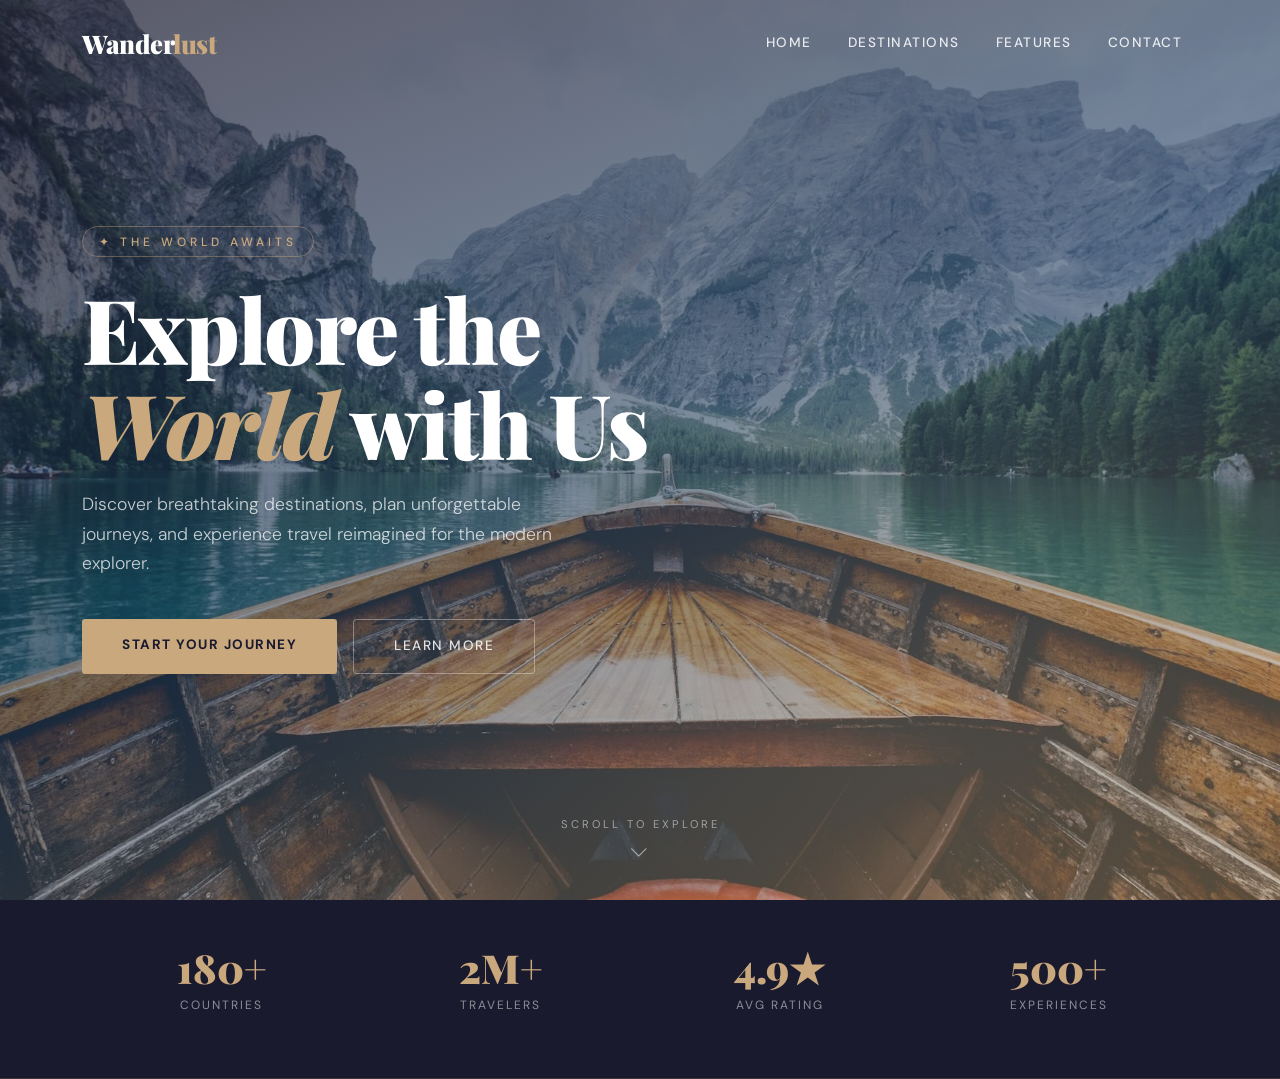
==== index.html @ 3ca722f9 "stats bar completed" ====
<!doctype html>
<html lang="en">
  <head>
    <meta charset="UTF-8" />
    <meta name="viewport" content="width=device-width, initial-scale=1.0" />
    <title>Wanderlust &mdash; Explore the World With Us</title>
    <link
      href="https://cdn.jsdelivr.net/npm/bootstrap@5.3.8/dist/css/bootstrap.min.css"
      rel="stylesheet"
      integrity="sha384-sRIl4kxILFvY47J16cr9ZwB07vP4J8+LH7qKQnuqkuIAvNWLzeN8tE5YBujZqJLB"
      crossorigin="anonymous"
    />
    <link
      href="https://fonts.googleapis.com/css2?family=Playfair+Display:ital,wght@0,400;0,700;0,900;1,400&family=DM+Sans:wght@300;400;500&display=swap"
      rel="stylesheet"
    />
    <link
      href="https://cdn.jsdelivr.net/npm/bootstrap-icons@1.11.3/font/bootstrap-icons.min.css"
      rel="stylesheet"
    />
    <link rel="stylesheet" href="./css/styles.css" />
  </head>
  <body>
    <header>
      <!-- NAVBAR -->
      <nav id="mainNav" class="navbar navbar-expand-lg">
        <div class="container">
          <a class="navbar-brand" href="#hero">Wander<span>lust</span></a>
          <button
            class="navbar-toggler"
            type="button"
            data-bs-toggle="collapse"
            data-bs-target="#navMenu"
            aria-controls="navMenu"
            aria-expanded="false"
            aria-label="Toggle navigation"
          >
            <span class="navbar-toggler-icon"></span>
          </button>

          <div
            class="collapse navbar-collapse justify-content-end"
            id="navMenu"
          >
            <ul class="navbar-nav gap-1">
              <li class="nav-item">
                <a class="nav-link" href="#hero">Home</a>
              </li>
              <li class="nav-item">
                <a class="nav-link" href="#destinations">Destinations</a>
              </li>
              <li class="nav-item">
                <a class="nav-link" href="#features">Features</a>
              </li>
              <li class="nav-item">
                <a class="nav-link" href="#contact">Contact</a>
              </li>
            </ul>
          </div>
        </div>
      </nav>
    </header>
    <main>
      <!-- HERO -->
      <section id="hero" class="hero">
        <div class="container">
          <div class="row">
            <div class="col-lg-8 col-xl-7">
              <span class="hero-tag">&#10022; The World Awaits</span>
              <h1 class="hero-title">
                Explore the<br /><em>World</em> with Us
              </h1>
              <p class="hero-subtitle">
                Discover breathtaking destinations, plan unforgettable journeys,
                and experience travel reimagined for the modern explorer.
              </p>
              <div class="hero-cta d-flex flex-wrap gap-3">
                <a href="" class="btn-primary-custom">Start Your Journey</a>
                <a href="" class="btn-outline-custom">Learn More</a>
              </div>
            </div>
          </div>
        </div>
        <div class="hero-scroll">
          Scroll to explore
          <i class="bi bi-chevron-down"></i>
        </div>
      </section>

      <!-- STATS BAR -->
      <section class="stats-bar">
        <div class="container">
          <div class="row g-0">
            <div class="col-6 col-md-3 reveal">
              <div class="stat-item">
                <h3 class="stat-num">180+</h3>
                <p class="stat-label">Countries</p>
              </div>
            </div>

            <div class="col-6 col-md-3 reveal" style="transition-delay: 0.1s;">
              <div class="stat-item">
                <h3 class="stat-num">2M+</h3>
                <p class="stat-label">Travelers</p>
              </div>
            </div>

            <div class="col-6 col-md-3 reveal" style="transition-delay: 0.2s;">
              <div class="stat-item">
                <h3 class="stat-num">4.9&starf;</h3>
                <p class="stat-label">Avg Rating</p>
              </div>
            </div>

            <div class="col-6 col-md-3 reveal" style="transition-delay: 0.3s;">
              <div class="stat-item">
                <h3 class="stat-num">500+</h3>
                <p class="stat-label">Experiences</p>
              </div>
            </div>
          </div>
        </div>
      </section>
    </main>
    <footer></footer>
    <script
      src="https://cdn.jsdelivr.net/npm/bootstrap@5.3.8/dist/js/bootstrap.bundle.min.js"
      integrity="sha384-FKyoEForCGlyvwx9Hj09JcYn3nv7wiPVlz7YYwJrWVcXK/BmnVDxM+D2scQbITxI"
      crossorigin="anonymous"
    ></script>
    <script src="./js/script.js"></script>
  </body>
</html>
---- css/styles.css ----
:root {
  --color-merino: hsl(36, 43%, 93%);
  --color-fawn: hsl(34, 42%, 64%);
  --color-mirage: hsl(240, 28%, 14%);
  --color-dark: hsl(224, 48%, 16%);
  --color-marine: hsl(213, 73%, 22%);
  --color-watermelon: hsl(350, 79%, 59%);
  --color-platinum: hsl(36, 25%, 88%);
  --color-offwhite: hsl(36, 33%, 97%);
  --color-white: hsl(0, 0%, 100%);
  --color-white-85: hsla(0, 0%, 100%, 0.85);
  --color-white-75: hsla(0, 0%, 100%, 0.75);

  --bg-main: var(--color-offwhite);

  --text-primary: var(--color-mirage);
  --text-light: var(--color-white);

  --accent: var(--color-fawn);
}

*,
*::before,
*::after {
  box-sizing: border-box;
  margin: 0;
  padding: 0;
}

html {
  scroll-behavior: smooth;
}

body {
  font-family: "DM Sans", sans-serif;
  background: var(--bg-main);
  color: var(--text-primary);
  overflow-x: hidden;
}

h1,
h2,
h3,
h4 {
  font-family: "Playfair Display", serif;
}

/* navbar styles start */

#mainNav {
  background: transparent;
  position: fixed;
  top: 0;
  left: 0;
  right: 0;
  z-index: 1000;
  transition:
    background 0.4s ease,
    box-shadow 0.4s ease;
  padding: 1.2rem 0;
}

#mainNav.scrolled {
  background: hsla(240, 28%, 14%, 0.96);
  backdrop-filter: blur(12px);
  box-shadow: 0 2px 30px hsla(0, 0%, 0%, 0.25);
  padding: 0.7rem 0;
}

#mainNav .navbar-brand {
  font-family: "Playfair Display";
  font-weight: 900;
  font-size: 1.6rem;
  color: var(--text-light);
  letter-spacing: -0.5px;
}

.navbar-brand span {
  color: var(--accent);
}

#mainNav .nav-link {
  color: var(--color-white-85);
  font-size: 0.85rem;
  font-weight: 500;
  letter-spacing: 1.5px;
  text-transform: uppercase;
  padding: 0.4rem 1rem;
  transition: color 0.2s;
  position: relative;
}

.nav-link::after {
  content: "";
  position: absolute;
  bottom: 0;
  left: 1rem;
  right: 1rem;
  height: 1px;
  background: var(--accent);
  transform: scaleX(0);
  transition: transform 0.25s ease;
}

#mainNav .nav-link:hover {
  color: var(--text-light);
}

.nav-link:hover::after {
  transform: scaleX(1);
}

.navbar-toggler {
  border: 1px solid hsla(0, 0%, 100%, 0.3);
  padding: 0.3rem 0.6rem;
}

.navbar-toggler-icon {
  background-image: url("data:image/svg+xml,%3csvg xmlns='http://www.w3.org/2000/svg' viewBox='0 0 30 30'%3e%3cpath stroke='rgba%28255,255,255,0.85%29' stroke-linecap='round' stroke-miterlimit='10' stroke-width='2' d='M4 7h22M4 15h22M4 23h22'/%3e%3c/svg%3e");
}

/* navbar styles end */

/* hero styles start */

.hero {
  min-height: 100vh;
  background:
    linear-gradient(
      160deg,
      hsla(240, 28%, 14%, 0.7) 0%,
      hsla(213, 73%, 22%, 0.5) 50%,
      hsla(34, 42%, 64%, 0.3) 100%
    ),
    url(../images/hero_img.webp);
  background-position: center;
  background-size: cover;
  background-repeat: no-repeat;
  background-attachment: fixed;
  display: flex;
  align-items: center;
  position: relative;
  overflow: hidden;
}

.hero::before {
  content: "";
  position: absolute;
  inset: 0;
  background: radial-gradient(
    ellipse at 70% 80%,
    rgba(201, 168, 124, 0.15) 0%,
    transparent 60%
  );
  pointer-events: none;
}

.hero-tag {
  display: inline-block;
  font-size: 0.75rem;
  font-weight: 500;
  letter-spacing: 4px;
  text-transform: uppercase;
  color: var(--color-fawn);
  border: 1px solid hsla(34, 42%, 64%, 0.4);
  border-radius: 2rem;
  padding: 0.35rem 1rem;
  margin-bottom: 1.5rem;
  animation: fadeUp 0.8s ease both;
}

.hero-title {
  font-size: clamp(3rem, 7vw, 6rem);
  font-weight: 900;
  line-height: 1.05;
  color: var(--text-light);
  letter-spacing: -2px;
  animation: fadeUp 0.8s 0.15s ease both;
}

.hero-title em {
  font-style: italic;
  color: var(--color-fawn);
}

.hero-subtitle {
  font-size: 1.1rem;
  color: var(--color-white-75);
  font-weight: 300;
  line-height: 1.7;
  max-width: 480px;
  margin-top: 1.25rem;
  animation: fadeUp 0.8s 0.3s ease both;
}

.hero-cta {
  margin-top: 2.5rem;
  animation: fadeUp 0.8s 0.45s ease both;
}

.btn-primary-custom {
  background: var(--color-fawn);
  color: var(--color-mirage);
  text-decoration: none;
  text-transform: uppercase;
  border: none;
  font-weight: 700;
  font-size: 0.85rem;
  letter-spacing: 1.5px;
  border-radius: 0.2rem;
  padding: 1rem 2.5rem;
  transition: all 0.3s ease;
}

.btn-primary-custom:hover {
  background: var(--color-white);
  transform: translateY(-2px);
  box-shadow: 0 12px 40px hsla(0, 0%, 0%, 0.3);
}

.btn-outline-custom {
  background: transparent;
  color: hsla(0, 0%, 100%, 0.85);
  border: 1px solid hsla(0, 0%, 100%, 0.35);
  font-size: 0.85rem;
  font-weight: 500;
  letter-spacing: 1.5px;
  border-radius: 0.2rem;
  padding: 1rem 2.5rem;
  text-decoration: none;
  text-transform: uppercase;
  transition: all 0.3s ease;
}

.btn-outline-custom:hover {
  border-color: var(--color-fawn);
  color: var(--color-fawn);
}

.hero-scroll {
  position: absolute;
  bottom: 2rem;
  left: 50%;
  color: hsla(0, 0%, 100%, 0.5);
  text-transform: uppercase;
  font-size: 0.7rem;
  letter-spacing: 3px;
  text-align: center;
  transform: translateX(-50%);
  animation: fadeUpCenter 0.8s 0.8s ease both;
}

.hero-scroll i {
  display: block;
  font-size: 1.2rem;
  margin-top: 0.4rem;
  animation: bounce 2s infinite;
}

/* hero styles end */

/* stats bar styles start */

.stats-bar {
  background: var(--color-mirage);
  padding: 2.5rem 0;
  border-bottom: 1px solid hsla(34, 42%, 64%, 0.2);
}

.stat-item {
  text-align: center;
  padding: 0.5rem;
}

.stat-num {
  color: var(--color-fawn);
  font-size: 2.5rem;
  font-weight: 900;
  line-height: 1;
}

.stat-label {
  font-size: 0.75rem;
  letter-spacing: 2px;
  text-transform: uppercase;
  color: rgba(255, 255, 255, 0.5);
  margin-top: 0.3rem;
}
/* ANIMATIONS */

@keyframes fadeUp {
  from {
    opacity: 0;
    transform: translateY(24px);
  }
  to {
    opacity: 1;
    transform: translateY(0);
  }
}

@keyframes fadeUpCenter {
  from {
    opacity: 0;
    transform: translateX(-50%) translateY(24px);
  }
  to {
    opacity: 1;
    transform: translateX(-50%) translateY(0);
  }
}

@keyframes bounce {
  0%,
  100% {
    transform: translateY(0);
  }
  50% {
    transform: translateY(6px);
  }
}

@keyframes pulse {
  0%,
  100% {
    opacity: 0.5;
  }
  50% {
    opacity: 1;
  }
}

.reveal{
  opacity: 0;
  transform: translateY(30px);
  transition: opacity 0.7s ease, transform 0.7s ease;
}

.reveal.visible{
  opacity: 1;
  transform: none;
}
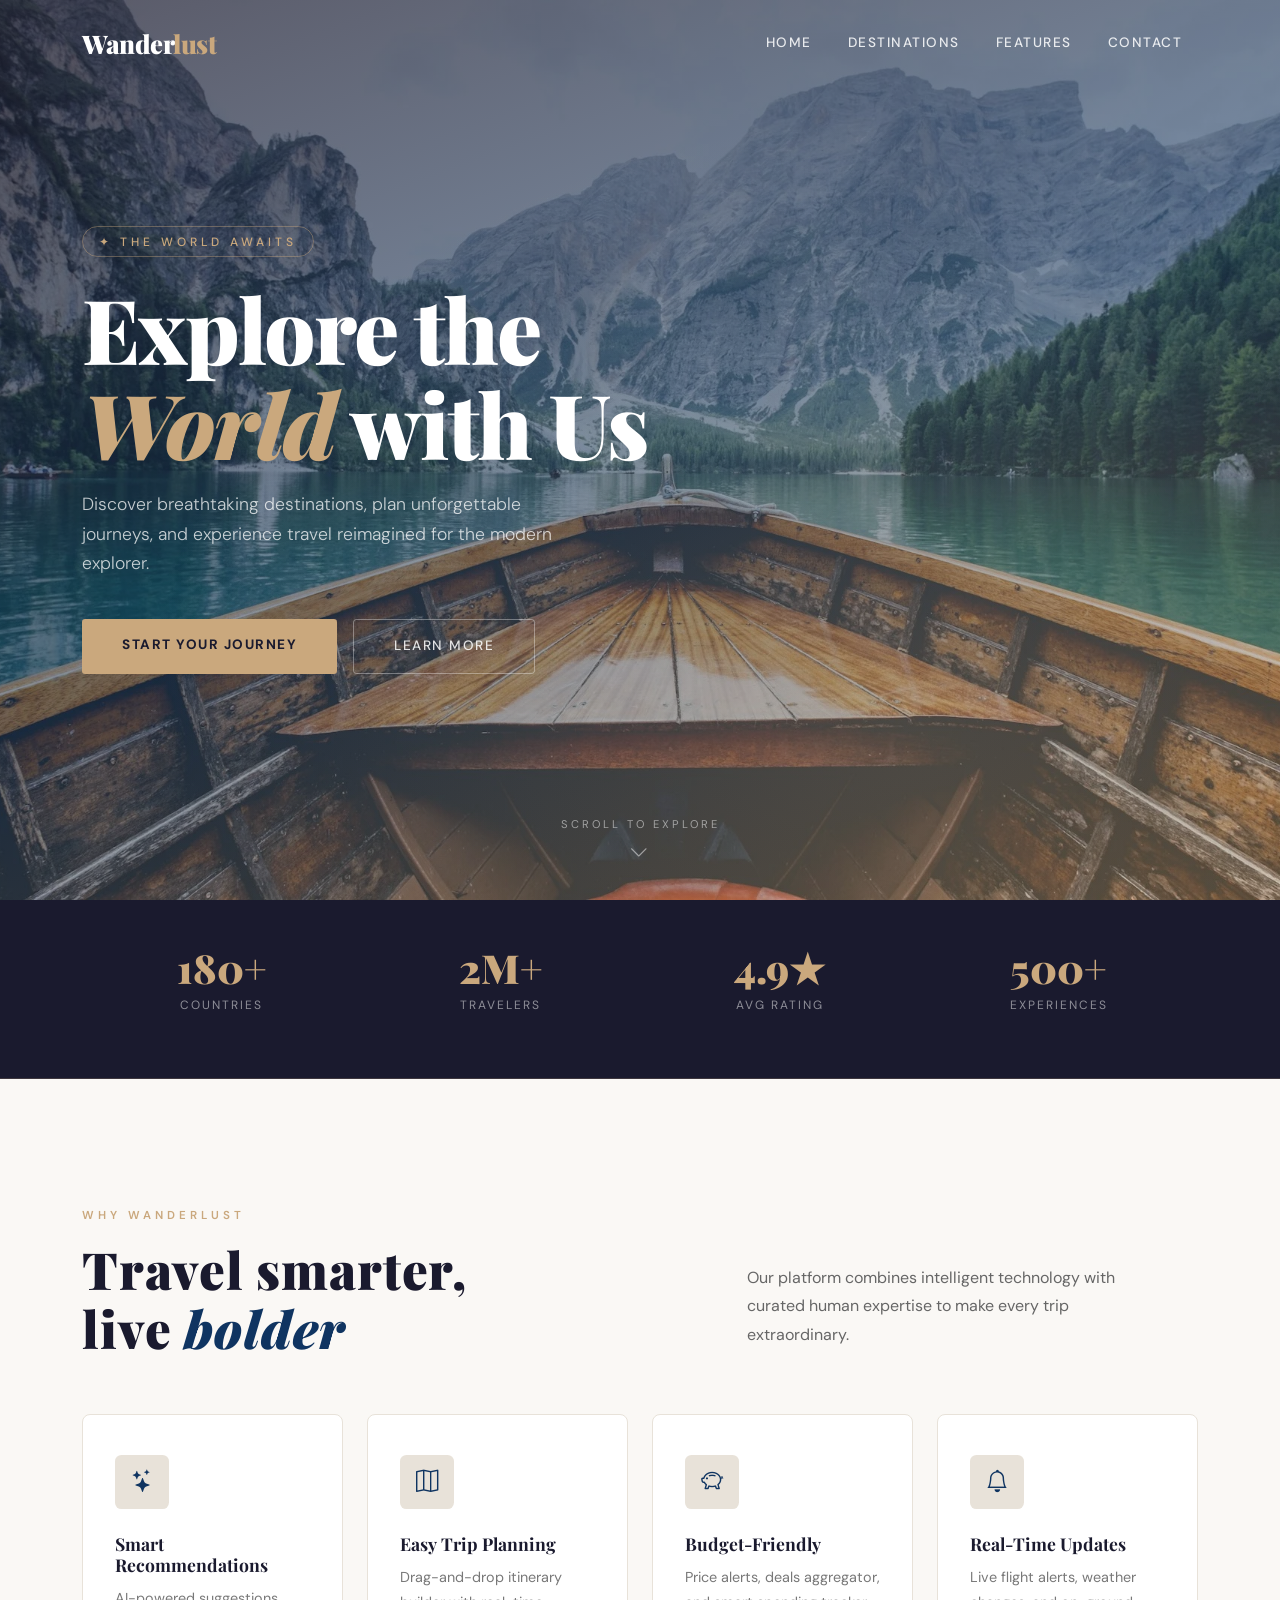
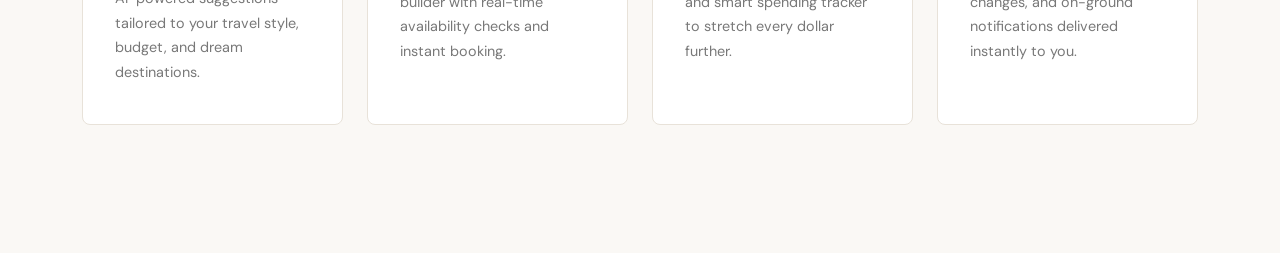
==== commit 05d1a625: "Features completed" ====
--- a/index.html
+++ b/index.html
@@ -98,24 +98,99 @@
               </div>
             </div>
 
-            <div class="col-6 col-md-3 reveal" style="transition-delay: 0.1s;">
+            <div class="col-6 col-md-3 reveal" style="transition-delay: 0.1s">
               <div class="stat-item">
                 <h3 class="stat-num">2M+</h3>
                 <p class="stat-label">Travelers</p>
               </div>
             </div>
 
-            <div class="col-6 col-md-3 reveal" style="transition-delay: 0.2s;">
+            <div class="col-6 col-md-3 reveal" style="transition-delay: 0.2s">
               <div class="stat-item">
                 <h3 class="stat-num">4.9&starf;</h3>
                 <p class="stat-label">Avg Rating</p>
               </div>
             </div>
 
-            <div class="col-6 col-md-3 reveal" style="transition-delay: 0.3s;">
+            <div class="col-6 col-md-3 reveal" style="transition-delay: 0.3s">
               <div class="stat-item">
                 <h3 class="stat-num">500+</h3>
                 <p class="stat-label">Experiences</p>
+              </div>
+            </div>
+          </div>
+        </div>
+      </section>
+
+      <!-- FEATURES -->
+      <section id="features" class="features">
+        <div class="container">
+          <div class="row mb-5 align-items-end">
+            <div class="col-lg-6">
+              <span class="features-label">Why Wanderlust</span>
+              <h2 class="features-title">
+                Travel smarter,<br />live <em>bolder</em>
+              </h2>
+            </div>
+            <div
+              class="col-lg-5 offset-lg-1 reveal"
+              style="transition-delay: 0.15s"
+            >
+              <p class="features-description">
+                Our platform combines intelligent technology with curated human
+                expertise to make every trip extraordinary.
+              </p>
+            </div>
+          </div>
+
+          <div class="row">
+            <div class="col-lg-3 col-sm-6 reveal">
+              <div class="feature-card">
+                <div class="feature-icon"><i class="bi bi-stars"></i></div>
+                <h4>Smart Recommendations</h4>
+                <p>
+                  AI-powered suggestions tailored to your travel style, budget,
+                  and dream destinations.
+                </p>
+              </div>
+            </div>
+            <div
+              class="col-sm-6 col-lg-3 reveal"
+              style="transition-delay: 0.1s"
+            >
+              <div class="feature-card">
+                <div class="feature-icon"><i class="bi bi-map"></i></div>
+                <h4>Easy Trip Planning</h4>
+                <p>
+                  Drag-and-drop itinerary builder with real-time availability
+                  checks and instant booking.
+                </p>
+              </div>
+            </div>
+            <div
+              class="col-sm-6 col-lg-3 reveal"
+              style="transition-delay: 0.2s"
+            >
+              <div class="feature-card">
+                <div class="feature-icon"><i class="bi bi-piggy-bank"></i></div>
+                <h4>Budget-Friendly</h4>
+                <p>
+                  Price alerts, deals aggregator, and smart spending tracker to
+                  stretch every dollar further.
+                </p>
+              </div>
+            </div>
+            <div
+              class="col-sm-6 col-lg-3 reveal"
+              style="transition-delay: 0.3s"
+            >
+              <div class="feature-card">
+                <div class="feature-icon"><i class="bi bi-bell"></i></div>
+                <h4>Real-Time Updates</h4>
+                <p>
+                  Live flight alerts, weather changes, and on-ground
+                  notifications delivered instantly to you.
+                </p>
               </div>
             </div>
           </div>
--- a/css/styles.css
+++ b/css/styles.css
@@ -283,8 +283,113 @@
   font-size: 0.75rem;
   letter-spacing: 2px;
   text-transform: uppercase;
-  color: rgba(255, 255, 255, 0.5);
+  color: hsla(0, 0%, 100%, 0.5);
   margin-top: 0.3rem;
+}
+
+/* stats bar styles end */
+
+/* features styles start */
+
+.features {
+  background: var(--color-offwhite);
+  padding: 8rem 0;
+  position: relative;
+}
+
+.features-label {
+  text-transform: uppercase;
+  font-size: 0.72rem;
+  font-weight: 600;
+  letter-spacing: 4px;
+  color: var(--color-fawn);
+  display: flex;
+  margin-bottom: 1rem;
+}
+
+.features-title {
+  font-size: clamp(2.2rem, 4vw, 3.2rem);
+  font-weight: 900;
+  line-height: 1.15;
+  letter-spacing: 1px;
+  color: var(--text-primary);
+}
+
+.features-title em {
+  font-style: italic;
+  color: var(--color-marine);
+}
+
+.features-description {
+  font-size: 1rem;
+  color: hsl(0, 0%, 40%);
+  line-height: 1.8;
+  max-width: 420px;
+}
+
+.feature-card {
+  background: var(--color-white);
+  border: 1px solid var(--color-platinum);
+  border-radius: 0.5rem;
+  padding: 2.5rem 2rem;
+  transition: all 0.35s ease;
+  height: 100%;
+  position: relative;
+  overflow: hidden;
+}
+
+.feature-card::before {
+  content: "";
+  position: absolute;
+  left: 0;
+  top: 0;
+  width: 3px;
+  height: 0;
+  background: var(--color-fawn);
+  transition: height 0.35s ease;
+}
+
+.feature-card:hover {
+  transform: translateY(-6px);
+  box-shadow: 0 20px 60px hsla(240, 28%, 14%, 0.1);
+  border-color: transparent;
+}
+
+.feature-card:hover::before {
+  height: 100%;
+}
+
+.feature-icon {
+  width: 54px;
+  height: 54px;
+  background: var(--color-platinum);
+  border-radius: 0.4rem;
+  display: flex;
+  justify-content: center;
+  align-items: center;
+  font-size: 1.4rem;
+  color: var(--color-marine);
+  margin-bottom: 1.5rem;
+  transition: background 0.3s;
+}
+
+.feature-card:hover .feature-icon {
+  background: var(--color-mirage);
+  color: var(--color-fawn);
+}
+
+.feature-card h4 {
+  font-size: 1.1rem;
+  font-weight: 700;
+  margin-bottom: 0.7rem;
+  color: var(--color-mirage);
+}
+
+.feature-card p {
+  font-size: 0.9rem;
+  color: hsl(0, 0%, 47%);
+  line-height: 1.7;
+  margin: 0;
 }
 /* ANIMATIONS */
 
@@ -330,13 +435,15 @@
   }
 }
 
-.reveal{
+.reveal {
   opacity: 0;
   transform: translateY(30px);
-  transition: opacity 0.7s ease, transform 0.7s ease;
-}
-
-.reveal.visible{
+  transition:
+    opacity 0.7s ease,
+    transform 0.7s ease;
+}
+
+.reveal.visible {
   opacity: 1;
   transform: none;
-}+}
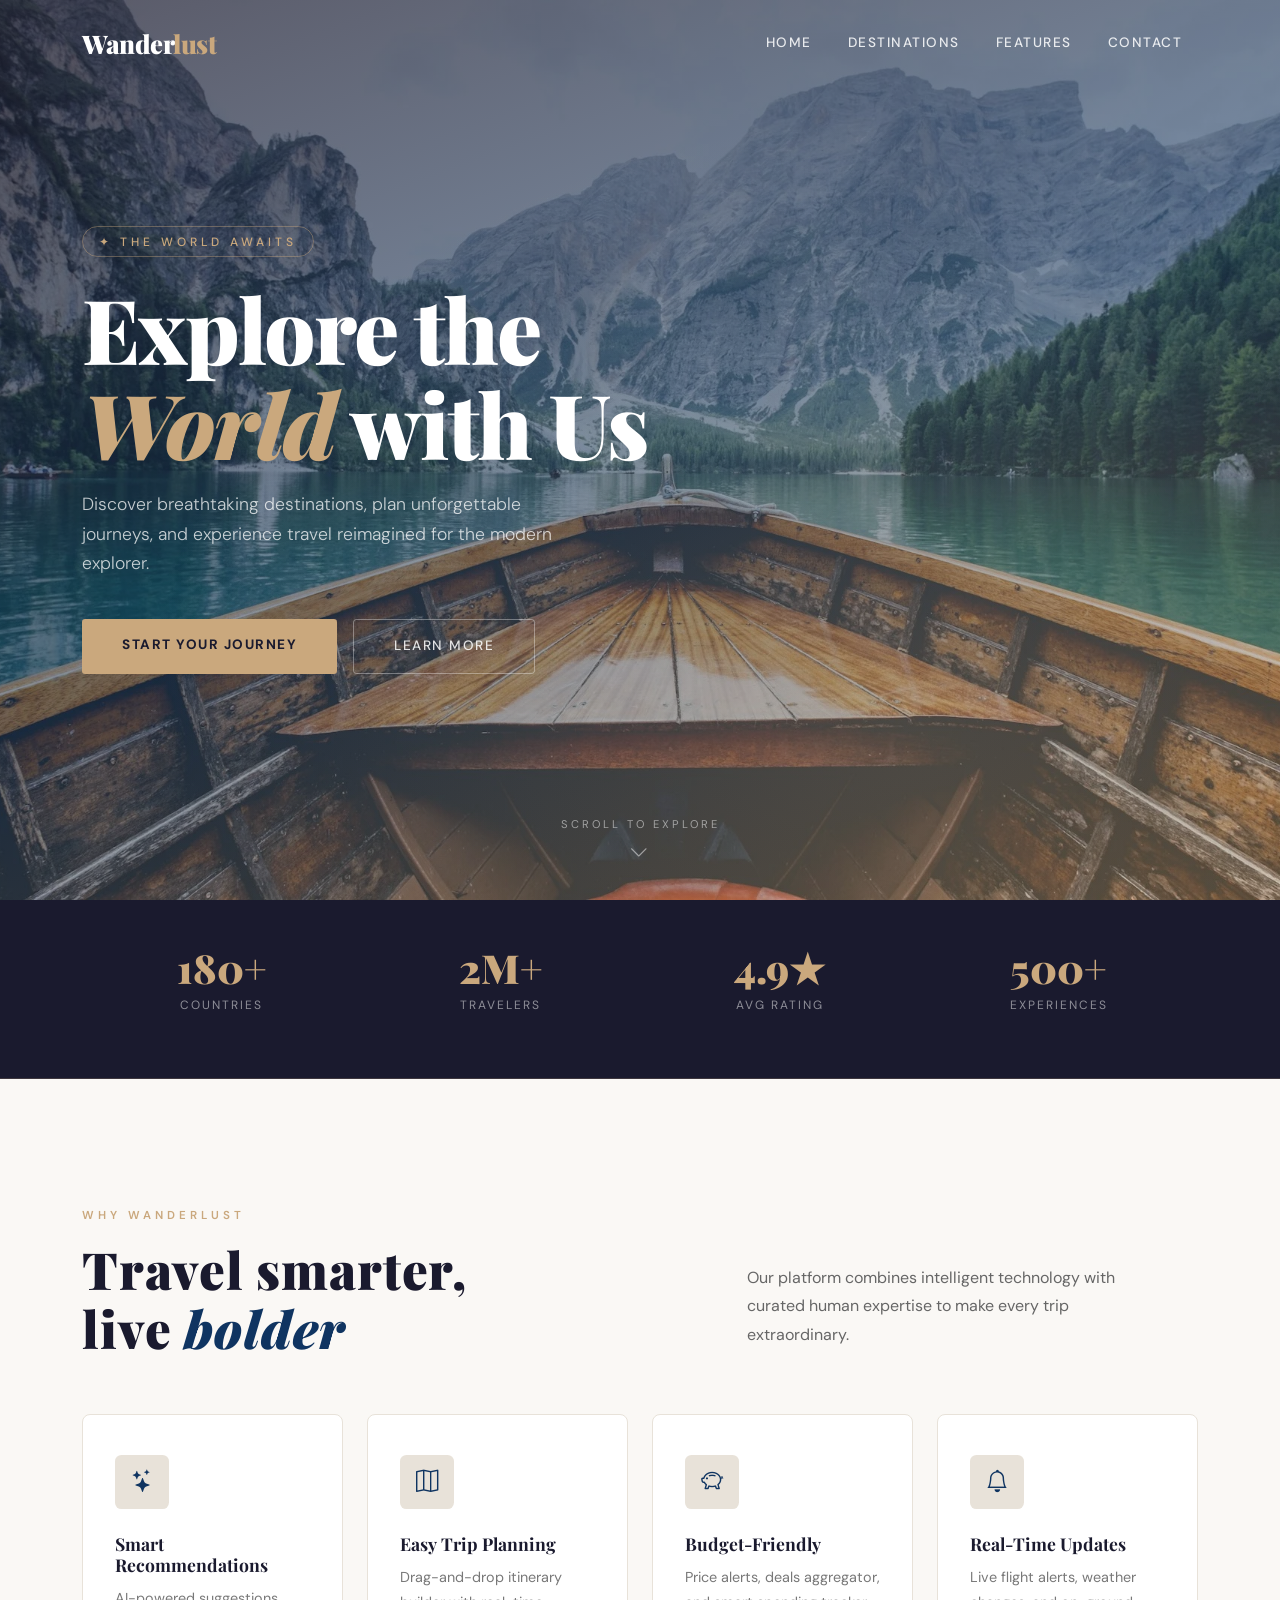
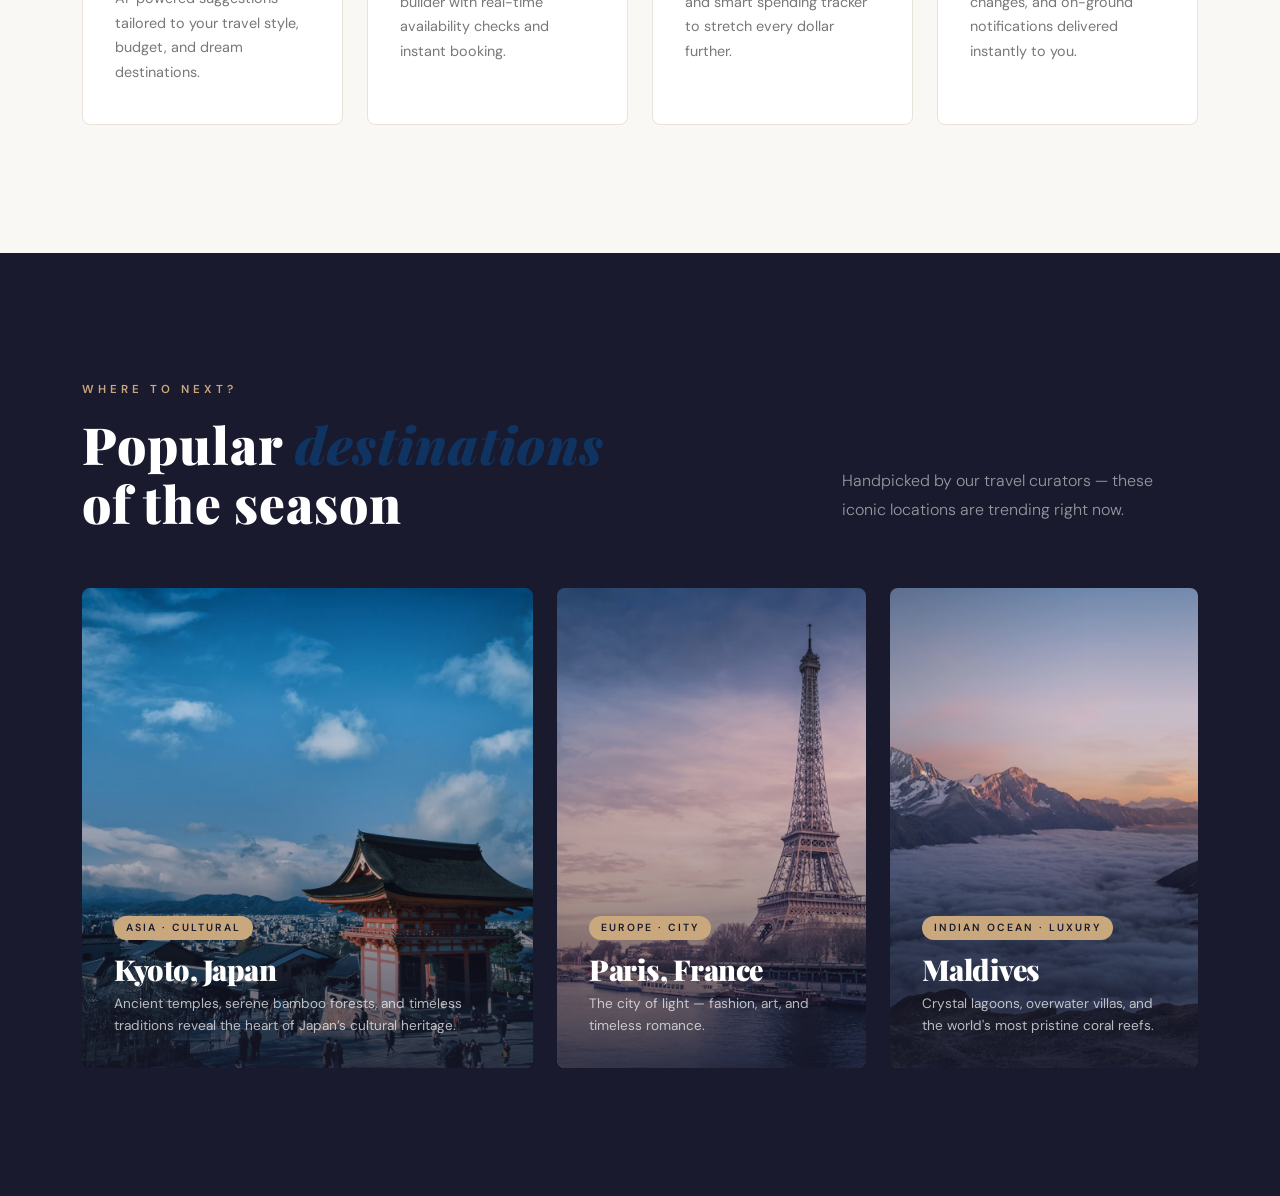
==== commit 655e9c24: "destinations completed" ====
--- a/index.html
+++ b/index.html
@@ -127,8 +127,8 @@
         <div class="container">
           <div class="row mb-5 align-items-end">
             <div class="col-lg-6">
-              <span class="features-label">Why Wanderlust</span>
-              <h2 class="features-title">
+              <span class="section-label">Why Wanderlust</span>
+              <h2 class="section-title">
                 Travel smarter,<br />live <em>bolder</em>
               </h2>
             </div>
@@ -136,7 +136,7 @@
               class="col-lg-5 offset-lg-1 reveal"
               style="transition-delay: 0.15s"
             >
-              <p class="features-description">
+              <p class="section-description">
                 Our platform combines intelligent technology with curated human
                 expertise to make every trip extraordinary.
               </p>
@@ -191,6 +191,99 @@
                   Live flight alerts, weather changes, and on-ground
                   notifications delivered instantly to you.
                 </p>
+              </div>
+            </div>
+          </div>
+        </div>
+      </section>
+
+      <!-- DESTINATIONS -->
+      <section id="destinations" class="destinations">
+        <div class="container">
+          <div class="row mb-5 align-items-end">
+            <div class="col-lg-6 reveal">
+              <span class="section-label">Where to Next?</span>
+              <h2 class="section-title">
+                Popular <em>destinations</em><br />of the season
+              </h2>
+            </div>
+            <div
+              class="col-lg-4 offset-lg-2 reveal"
+              style="transition-delay: 0.15s"
+            >
+              <p class="section-description">
+                Handpicked by our travel curators — these iconic locations are
+                trending right now.
+              </p>
+            </div>
+          </div>
+
+          <div class="row g-4">
+            <div class="col-lg-5 reveal">
+              <div class="destination-card">
+                <img
+                  class="destination-image"
+                  src="./images/kyoto.webp"
+                  alt="Kyoto, Japan"
+                />
+                <div class="destination-overlay"></div>
+                <div class="destination-info">
+                  <span class="destination-tag">Asia · Cultural</span>
+                  <h3>Kyoto, Japan</h3>
+                  <p>
+                    Ancient temples, serene bamboo forests, and timeless
+                    traditions reveal the heart of Japan’s cultural heritage.
+                  </p>
+                </div>
+                <div class="destination-arrow">
+                  <i class="bi bi-arrow-up-right"></i>
+                </div>
+              </div>
+            </div>
+
+            <div class="col-lg-7 reveal" style="transition-delay: 0.1s">
+              <div class="row g-4 h-100">
+                <div class="col-md-6">
+                  <div class="destination-card" style="height: 480px">
+                    <img
+                      class="destination-image"
+                      src="./images/paris.jpg"
+                      alt="Paris, France"
+                    />
+                    <div class="destination-overlay"></div>
+                    <div class="destination-info">
+                      <span class="destination-tag">Europe · City</span>
+                      <h3>Paris, France</h3>
+                      <p>
+                        The city of light — fashion, art, and timeless romance.
+                      </p>
+                    </div>
+                    <div class="destination-arrow">
+                      <i class="bi bi-arrow-up-right"></i>
+                    </div>
+                  </div>
+                </div>
+                <div class="col-md-6">
+                  <div class="destination-card" style="height: 480px">
+                    <img
+                      class="destination-image"
+                      src="./images/maldives.jpg"
+                      alt="Maldives"
+                    />
+                    <div class="destination-overlay"></div>
+                    <div class="destination-info">
+                      <span class="destination-tag">Indian Ocean · Luxury</span>
+                      <h3>Maldives</h3>
+                      <p>
+                        Crystal lagoons, overwater villas, and the world's most
+                        pristine coral reefs.
+                      </p>
+                    </div>
+                    <div class="destination-arrow">
+                      <i class="bi bi-arrow-up-right"></i>
+                    </div>
+                  </div>
+                </div>
               </div>
             </div>
           </div>
--- a/css/styles.css
+++ b/css/styles.css
@@ -297,7 +297,7 @@
   position: relative;
 }
 
-.features-label {
+.section-label {
   text-transform: uppercase;
   font-size: 0.72rem;
   font-weight: 600;
@@ -307,7 +307,7 @@
   margin-bottom: 1rem;
 }
 
-.features-title {
+.section-title {
   font-size: clamp(2.2rem, 4vw, 3.2rem);
   font-weight: 900;
   line-height: 1.15;
@@ -315,12 +315,12 @@
   color: var(--text-primary);
 }
 
-.features-title em {
+.section-title em {
   font-style: italic;
   color: var(--color-marine);
 }
 
-.features-description {
+.section-description {
   font-size: 1rem;
   color: hsl(0, 0%, 40%);
   line-height: 1.8;
@@ -391,6 +391,117 @@
   line-height: 1.7;
   margin: 0;
 }
+
+/* features styles end */
+
+/* destination styles start */
+
+.destinations {
+  padding: 8rem 0;
+  background: var(--color-mirage);
+  position: relative;
+}
+
+.destinations .section-title {
+  color: var(--text-light);
+}
+
+.destinations .section-description {
+  font-weight: 300;
+  color: hsla(0, 0%, 100%, 0.55);
+}
+
+.destination-card {
+  border-radius: 0.5rem;
+  overflow: hidden;
+  position: relative;
+  cursor: pointer;
+  height: 480px;
+}
+
+.destination-image {
+  width: 100%;
+  height: 100%;
+  object-fit: cover;
+  transition: transform 0.6s ease;
+}
+
+.destination-card:hover .destination-image {
+  transform: scale(1.07);
+}
+
+.destination-overlay {
+  position: absolute;
+  inset: 0;
+  background: linear-gradient(
+    to top,
+    rgba(26, 26, 46, 0.75) 0%,
+    rgba(26, 26, 46, 0.35) 40%,
+    rgba(255, 255, 255, 0.15) 75%,
+    transparent 100%
+  );
+  transition: opacity 0.3s;
+}
+
+.destination-info {
+  position: absolute;
+  bottom: 0;
+  left: 0;
+  right: 0;
+  padding: 2rem;
+}
+
+.destination-tag {
+  display: inline-block;
+  font-size: 0.65rem;
+  letter-spacing: 2px;
+  text-transform: uppercase;
+  background: var(--color-fawn);
+  color: var(--color-mirage);
+  font-weight: 600;
+  padding: 0.25rem 0.75rem;
+  border-radius: 1rem;
+  margin-bottom: 0.75rem;
+}
+
+.destination-info h3 {
+  font-size: 1.8rem;
+  font-weight: 900;
+  color: var(--color-white);
+  margin-bottom: 0.4rem;
+  letter-spacing: -0.5px;
+}
+
+.destination-info p {
+  font-size: 0.85rem;
+  color: hsla(0, 0%, 100%, 0.7);
+  margin: 0;
+  line-height: 1.6;
+}
+
+.destination-arrow {
+  position: absolute;
+  top: 1.5rem;
+  right: 1.5rem;
+  width: 40px;
+  height: 40px;
+  border-radius: 50%;
+  display: flex;
+  align-items: center;
+  justify-content: center;
+  color: var(--color-white);
+  backdrop-filter: blur(6px);
+  opacity: 0;
+  transform: translateY(-8px);
+  transition: all 0.3s ease;
+}
+
+.destination-card:hover .destination-arrow {
+  opacity: 1;
+  transform: translateY(0);
+}
+
+/* destination styles end */
 /* ANIMATIONS */
 
 @keyframes fadeUp {
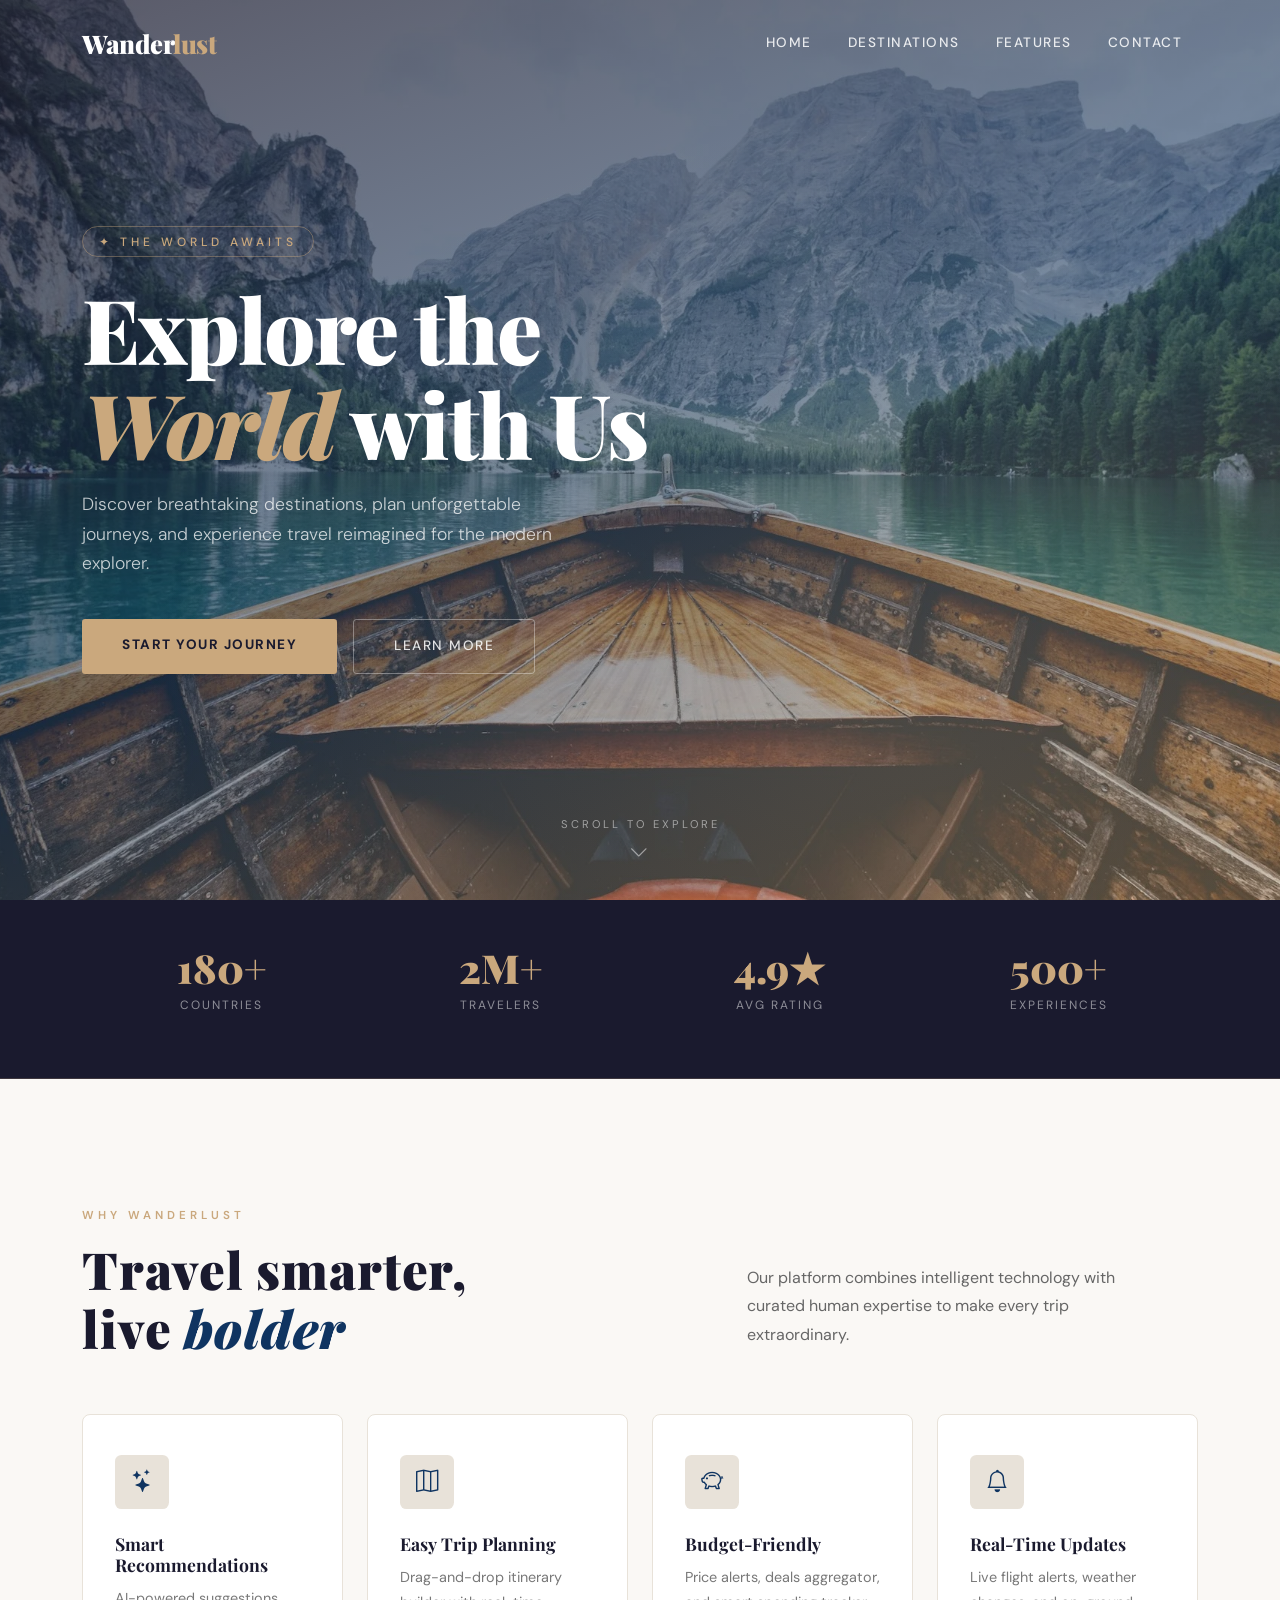
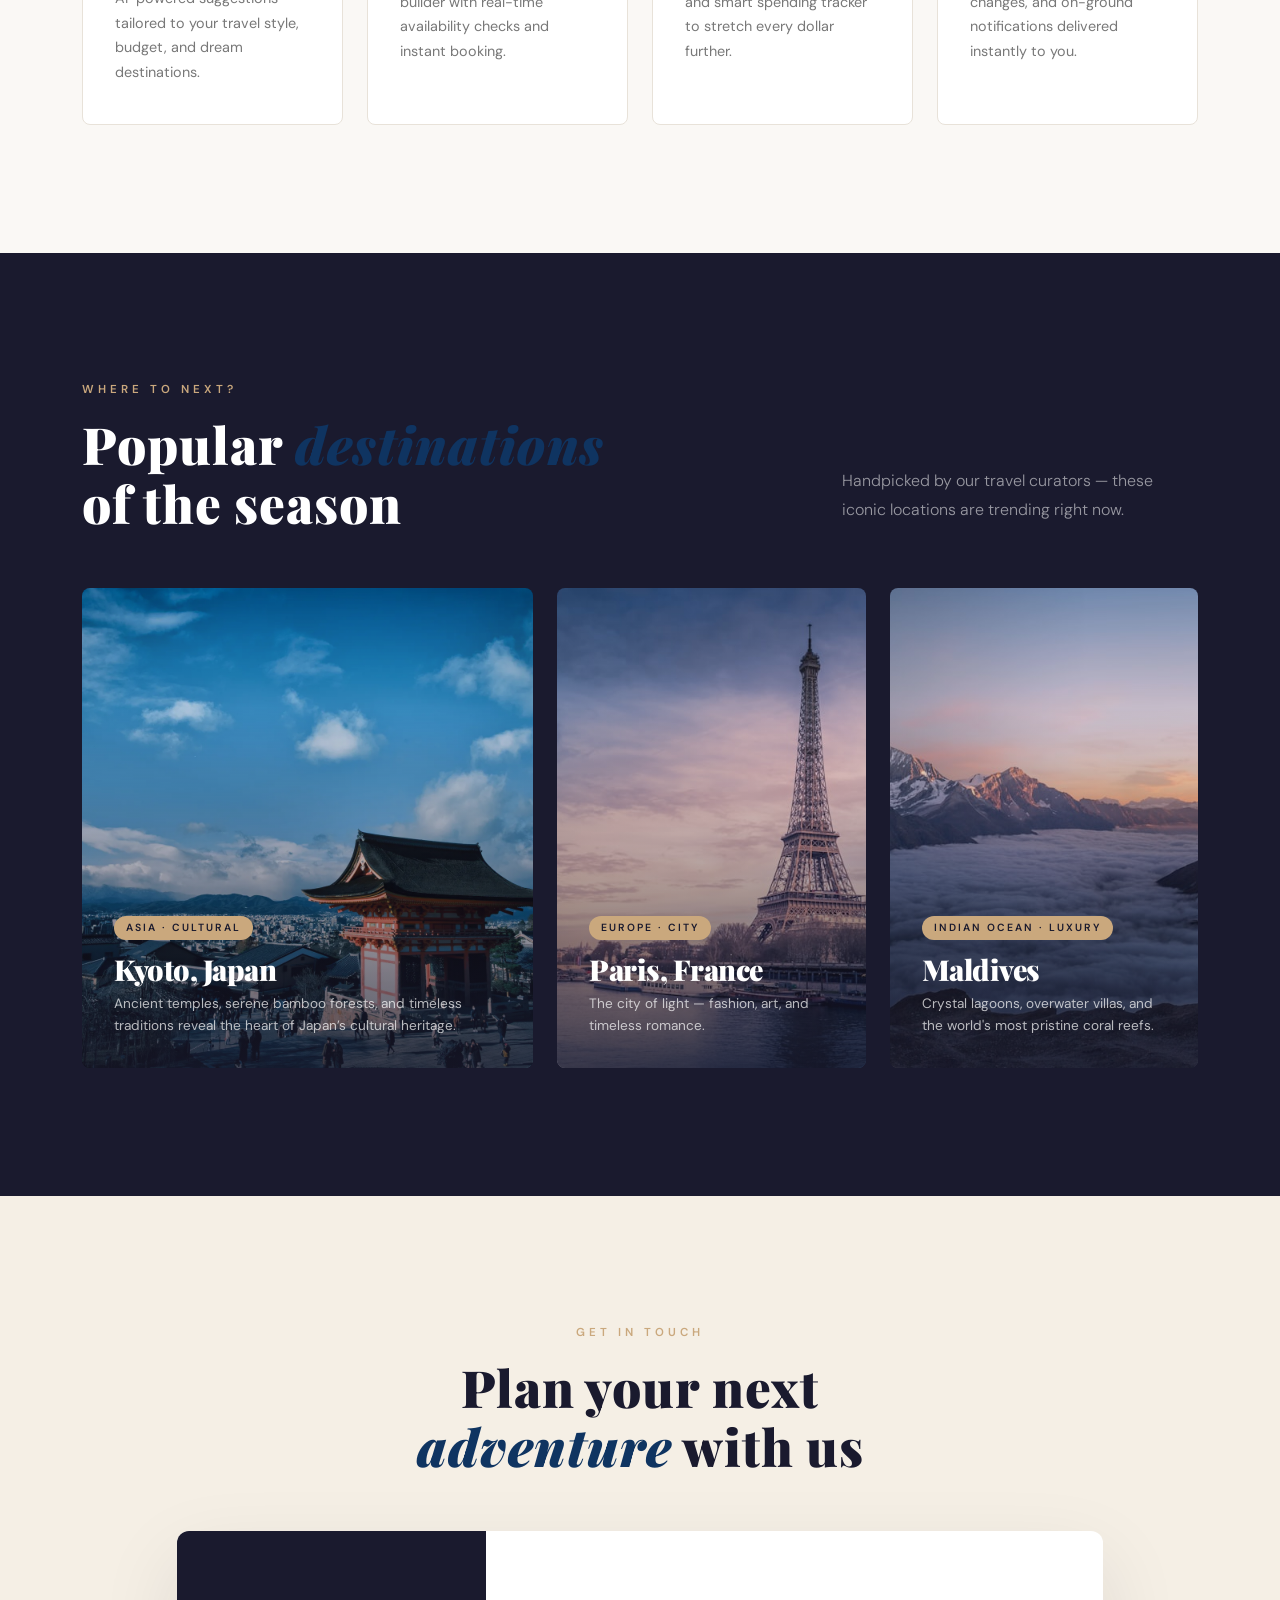
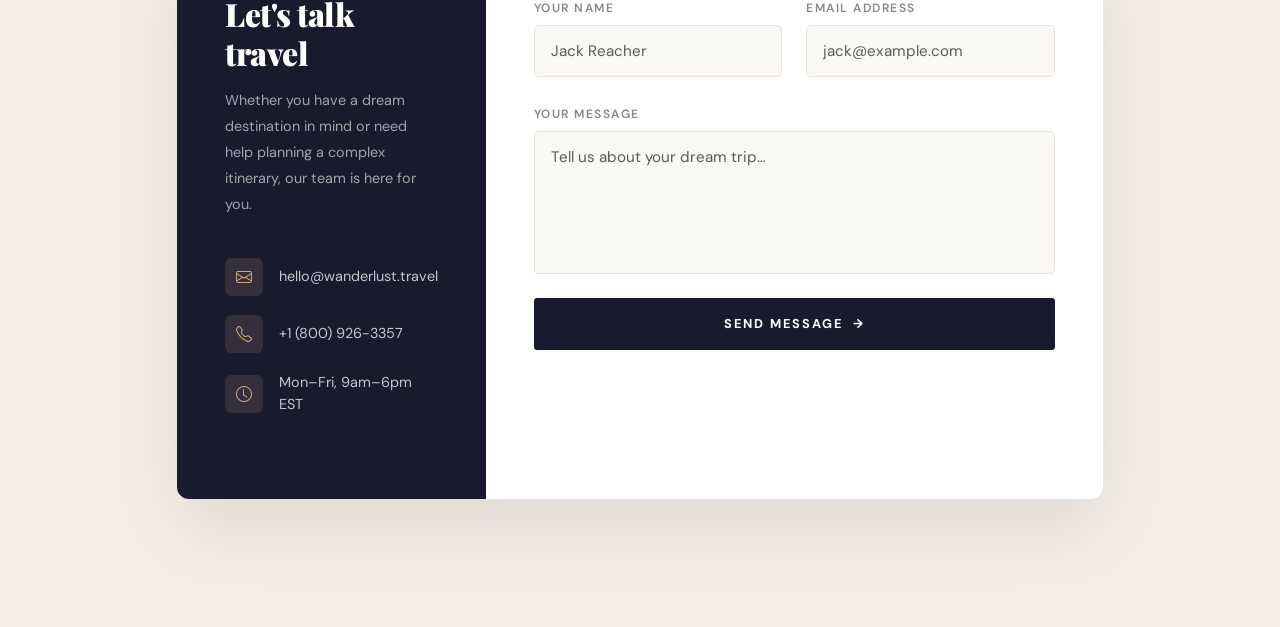
==== commit 86253928: "contact completed" ====
--- a/index.html
+++ b/index.html
@@ -289,6 +289,110 @@
           </div>
         </div>
       </section>
+
+      <!-- CONTACT -->
+      <section id="contact" class="contact">
+        <div class="container">
+          <div class="row justify-content-center mb-5">
+            <div class="col-lg-7 text-center reveal">
+              <span class="section-label">Get in Touch</span>
+              <h2 class="section-title">
+                Plan your next<br /><em>adventure</em> with us
+              </h2>
+            </div>
+          </div>
+
+          <div class="row justify-content-center">
+            <div class="col-xl-10 reveal">
+              <div class="contact-wrapper">
+                <div class="row g-0">
+                  <div class="col-lg-4">
+                    <div class="contact-details">
+                      <h3>Let's talk travel</h3>
+                      <p>
+                        Whether you have a dream destination in mind or need
+                        help planning a complex itinerary, our team is here for
+                        you.
+                      </p>
+                      <div class="contact-info-item">
+                        <i
+                          class="bi bi-envelope d-flex align-items-center justify-content-center"
+                        ></i>
+                        <span>hello@wanderlust.travel</span>
+                      </div>
+                      <div class="contact-info-item">
+                        <i
+                          class="bi bi-telephone d-flex align-items-center justify-content-center"
+                        ></i>
+                        <span>+1 (800) 926-3357</span>
+                      </div>
+                      <div class="contact-info-item">
+                        <i
+                          class="bi bi-clock d-flex align-items-center justify-content-center"
+                        ></i>
+                        <span>Mon–Fri, 9am–6pm EST</span>
+                      </div>
+                    </div>
+                  </div>
+
+                  <div class="col-lg-8">
+                    <div class="contact-form-area">
+                      <form novalidate id="contactForm">
+                        <div class="row g-4">
+                          <div class="col-md-6">
+                            <label class="form-label" for="name"
+                              >Your Name</label
+                            >
+                            <input
+                              type="text"
+                              id="name"
+                              name="name"
+                              class="form-control"
+                              placeholder="Jack Reacher"
+                              required
+                            />
+                          </div>
+                          <div class="col-md-6">
+                            <label class="form-label" for="email"
+                              >Email Address</label
+                            >
+                            <input
+                              type="email"
+                              id="email"
+                              name="email"
+                              class="form-control"
+                              placeholder="jack@example.com"
+                              required
+                            />
+                          </div>
+                          <div class="col-12">
+                            <label class="form-label" for="message"
+                              >Your Message</label
+                            >
+                            <textarea
+                              id="message"
+                              name="message"
+                              class="form-control"
+                              rows="5"
+                              placeholder="Tell us about your dream trip…"
+                              required
+                            ></textarea>
+                          </div>
+                          <div class="col-12">
+                            <button type="submit" class="btn-submit">
+                              Send Message &nbsp;→
+                            </button>
+                          </div>
+                        </div>
+                      </form>
+                    </div>
+                  </div>
+                </div>
+              </div>
+            </div>
+          </div>
+        </div>
+      </section>
     </main>
     <footer></footer>
     <script
--- a/css/styles.css
+++ b/css/styles.css
@@ -303,7 +303,7 @@
   font-weight: 600;
   letter-spacing: 4px;
   color: var(--color-fawn);
-  display: flex;
+  display: block;
   margin-bottom: 1rem;
 }
 
@@ -502,6 +502,126 @@
 }
 
 /* destination styles end */
+
+/* contact styles start */
+
+.contact {
+  padding: 8rem 0;
+  background: var(--color-merino);
+  position: relative;
+}
+
+.contact-wrapper {
+  background: var(--color-white);
+  border-radius: 0.75rem;
+  overflow: hidden;
+  box-shadow: 0 30px 80px hsla(240, 28%, 14%, 0.1);
+}
+
+.contact-details {
+  background: var(--color-mirage);
+  padding: 4rem 3rem;
+  height: 100%;
+  display: flex;
+  flex-direction: column;
+  justify-content: center;
+}
+
+.contact-details h3 {
+  font-size: 2rem;
+  font-weight: 900;
+  color: var(--text-light);
+  letter-spacing: -0.5px;
+  margin-bottom: 1rem;
+}
+
+.contact-details p {
+  color: hsla(0, 0%, 100%, 0.6);
+  font-size: 0.9rem;
+  line-height: 1.8;
+  margin-bottom: 2.5rem;
+}
+
+.contact-info-item {
+  display: flex;
+  align-items: center;
+  gap: 1rem;
+  margin-bottom: 1.2rem;
+  color: var(--color-white-75);
+  font-size: 0.9rem;
+}
+
+.contact-info-item i {
+  width: 38px;
+  height: 38px;
+  background: hsla(34, 42%, 64%, 0.15);
+  border-radius: 0.4rem;
+  color: var(--color-fawn);
+  display: flex;
+  justify-content: center;
+  align-items: center;
+  font-size: 1rem;
+  flex-shrink: 0;
+}
+
+.contact-form-area {
+  padding: 4rem 3rem;
+}
+
+.form-label {
+  font-size: 0.75rem;
+  font-weight: 600;
+  letter-spacing: 1.5px;
+  text-transform: uppercase;
+  color: hsl(0, 0%, 53%);
+  margin-bottom: 0.5rem;
+}
+
+.form-control {
+  border: 1px solid var(--color-platinum);
+  border-radius: 0.3rem;
+  padding: 0.85rem 1rem;
+  font-size: 0.95rem;
+  font-family: "DM Sans", sans-serif;
+  color: var(--color-mirage);
+  background: var(--color-offwhite);
+  transition:
+    border-color 0.2s,
+    box-shadow 0.2s;
+}
+
+.form-control:focus {
+  border-color: var(--color-fawn);
+  box-shadow: 0 0 0 3px hsla(34, 42%, 64%, 0.15);
+  background: var(--color-white);
+  outline: none;
+}
+
+textarea.form-control {
+  resize: none;
+}
+
+.btn-submit {
+  background: var(--color-mirage);
+  color: var(--color-white);
+  border: none;
+  font-weight: 700;
+  font-size: 0.8rem;
+  letter-spacing: 2px;
+  text-transform: uppercase;
+  padding: 1rem 2.5rem;
+  border-radius: 0.2rem;
+  cursor: pointer;
+  transition: all 0.3s;
+  width: 100%;
+}
+
+.btn-submit:hover {
+  background: var(--color-fawn);
+  color: var(--color-mirage);
+  transform: translateY(-2px);
+  box-shadow: 0 10px 30px hsla(240, 28%, 14%, 0.2);
+}
 /* ANIMATIONS */
 
 @keyframes fadeUp {
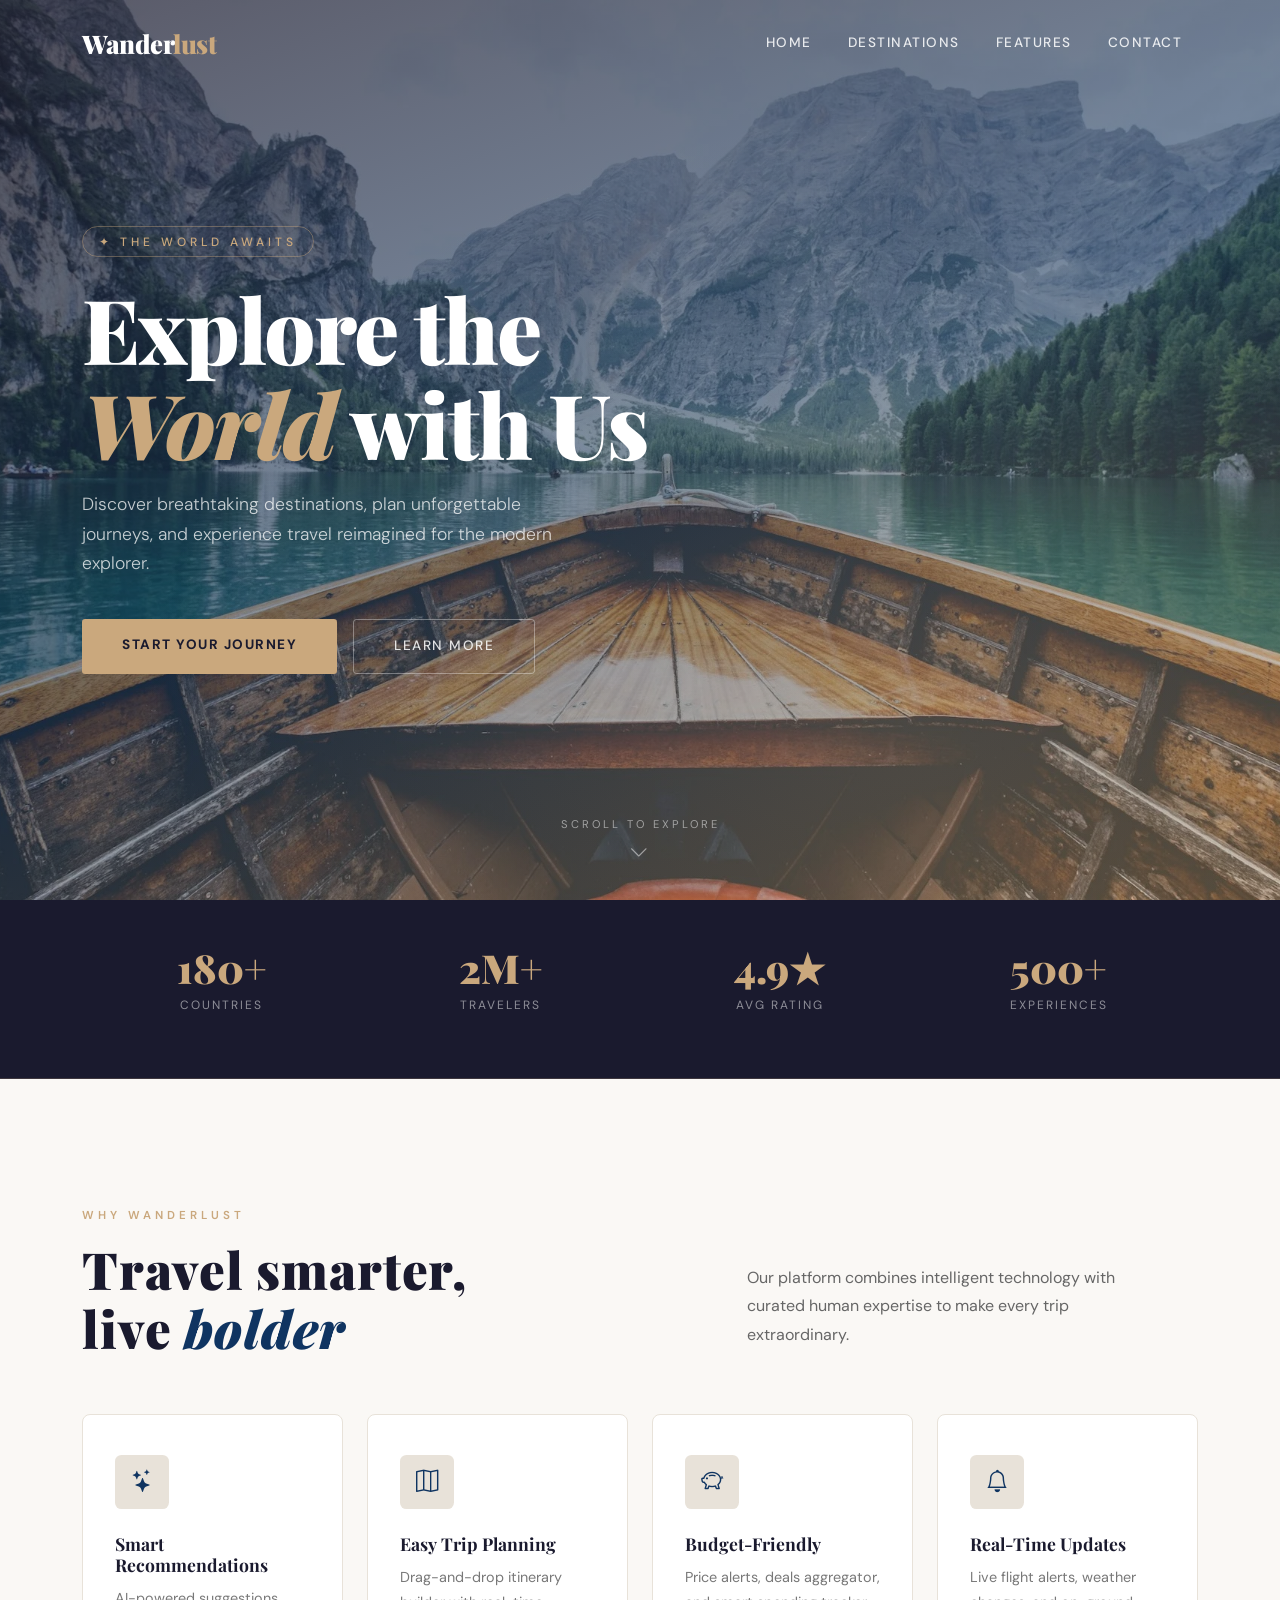
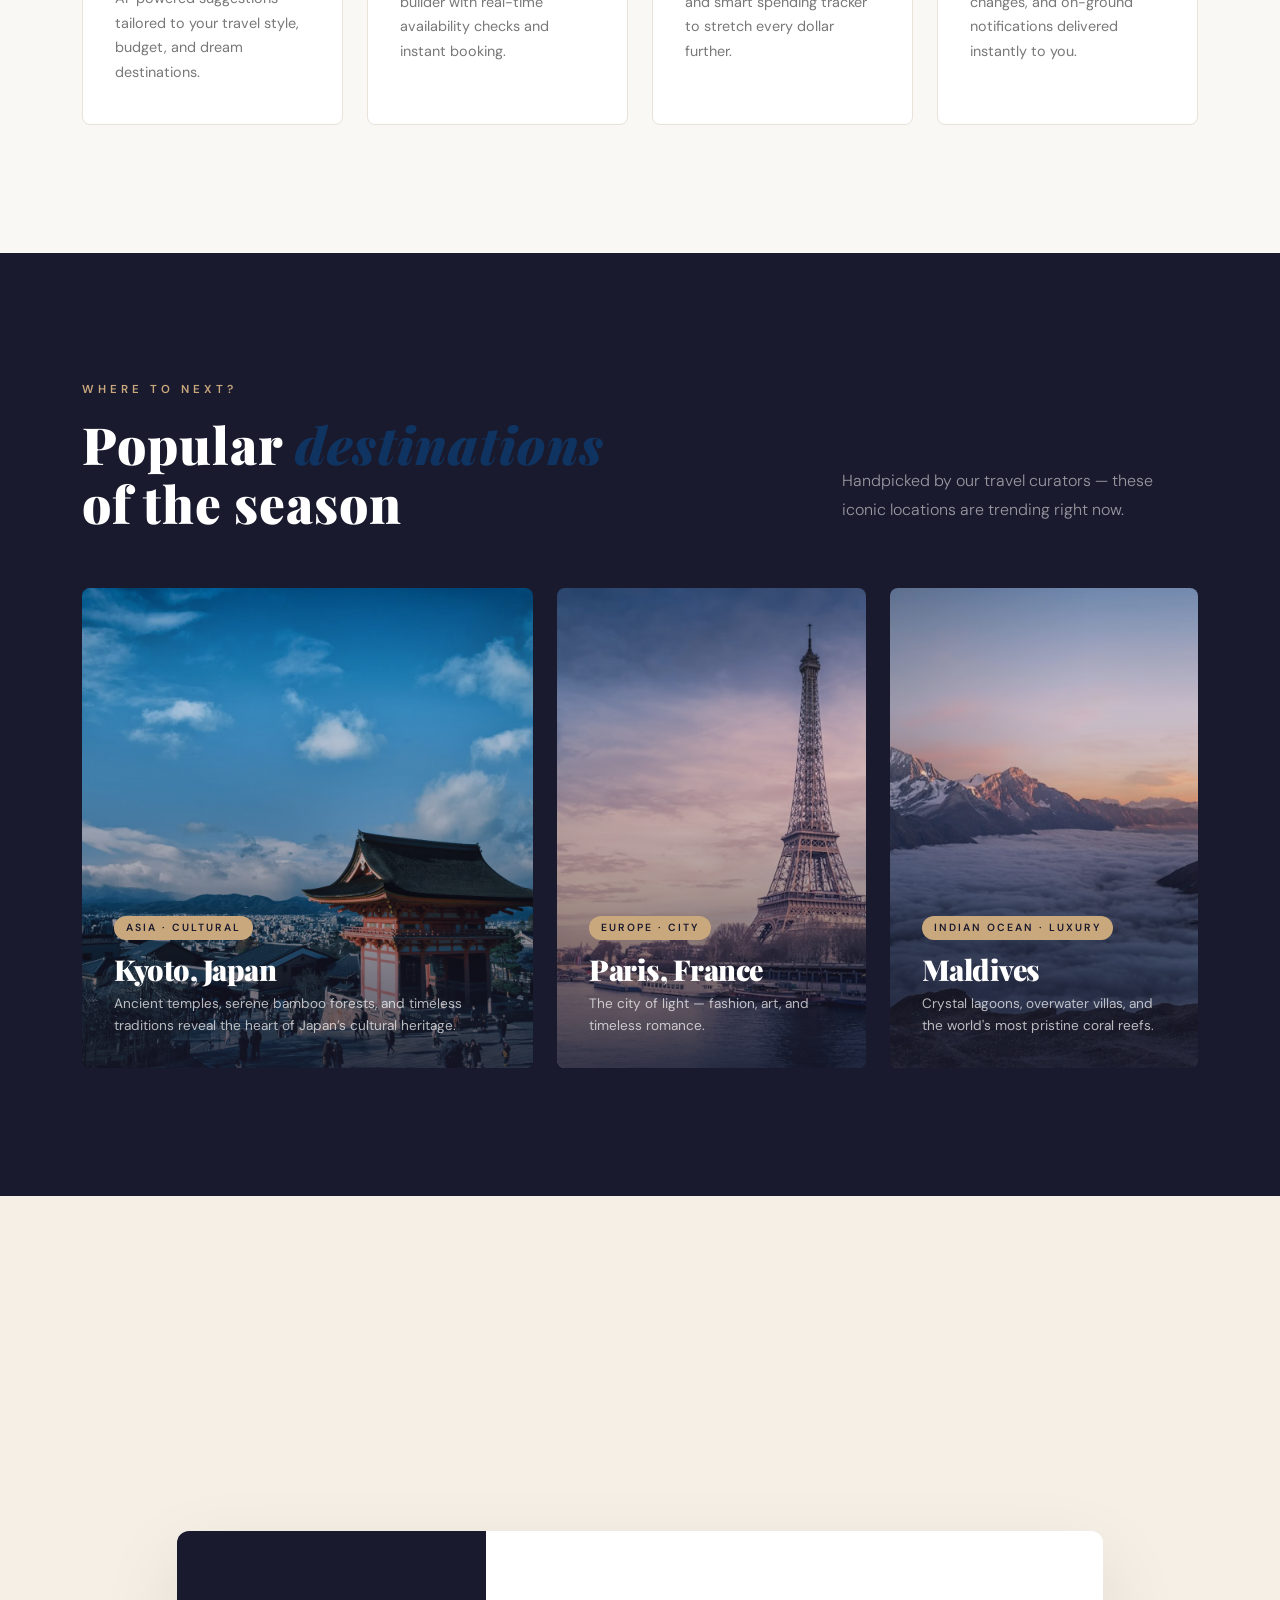
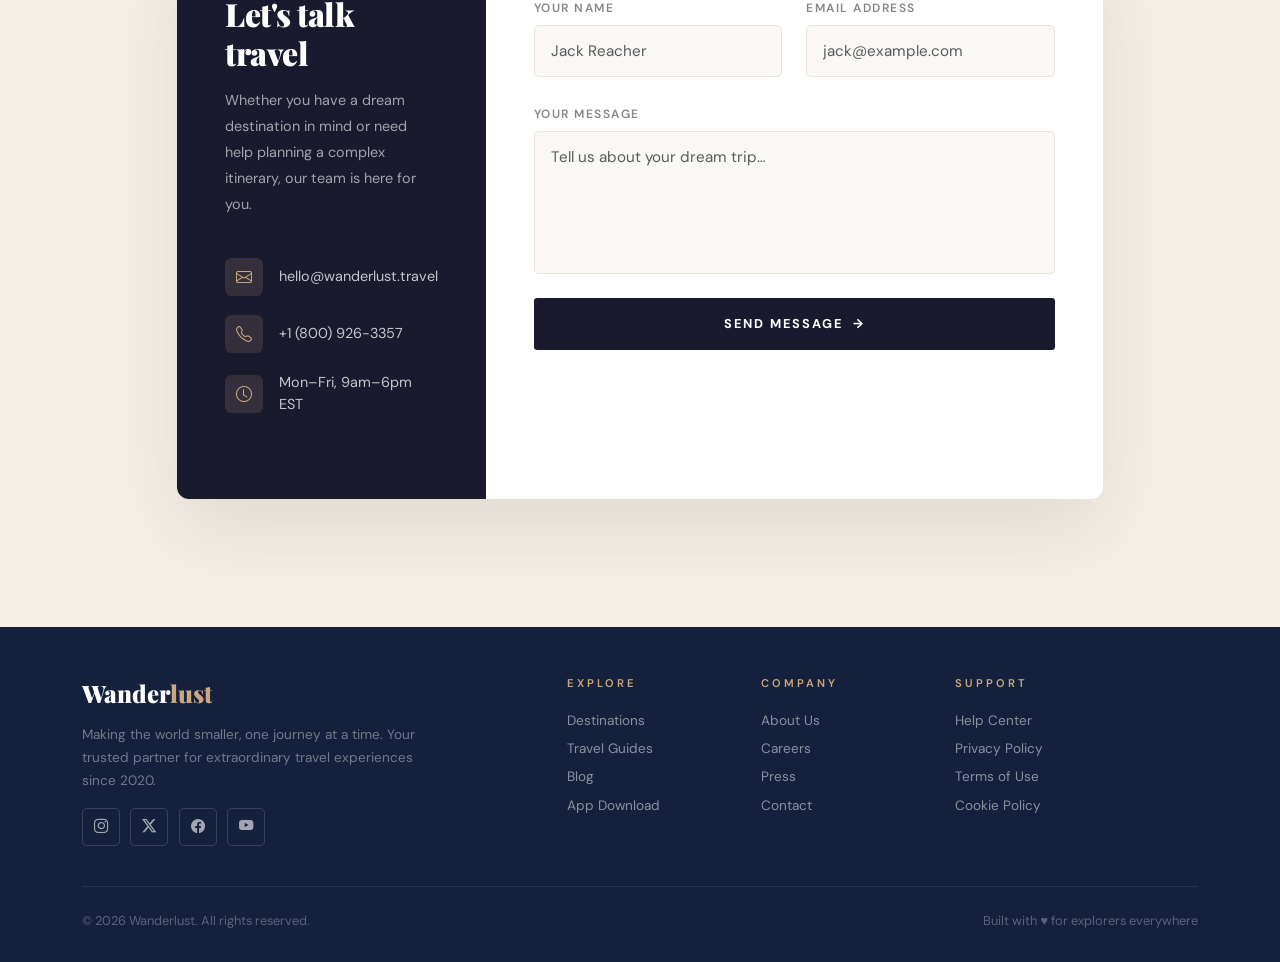
==== commit ed9324cb: "footer completed" ====
--- a/index.html
+++ b/index.html
@@ -394,7 +394,60 @@
         </div>
       </section>
     </main>
-    <footer></footer>
+    <footer>
+      <div class="container">
+        <div class="row g-5">
+          <div class="col-lg-4">
+            <div class="footer-brand">Wander<span>lust</span></div>
+            <p class="footer-text">
+              Making the world smaller, one journey at a time. Your trusted
+              partner for extraordinary travel experiences since 2020.
+            </p>
+            <div class="mt-3">
+              <a href="#" class="social-link"
+                ><i class="bi bi-instagram"></i
+              ></a>
+              <a href="#" class="social-link"
+                ><i class="bi bi-twitter-x"></i
+              ></a>
+              <a href="#" class="social-link"><i class="bi bi-facebook"></i></a>
+              <a href="#" class="social-link"><i class="bi bi-youtube"></i></a>
+            </div>
+          </div>
+
+          <div class="col-6 col-lg-2 offset-lg-1">
+            <div class="footer-heading">Explore</div>
+            <a href="#" class="footer-link">Destinations</a>
+            <a href="#" class="footer-link">Travel Guides</a>
+            <a href="#" class="footer-link">Blog</a>
+            <a href="#" class="footer-link">App Download</a>
+          </div>
+
+          <div class="col-6 col-lg-2">
+            <div class="footer-heading">Company</div>
+            <a href="#" class="footer-link">About Us</a>
+            <a href="#" class="footer-link">Careers</a>
+            <a href="#" class="footer-link">Press</a>
+            <a href="#" class="footer-link">Contact</a>
+          </div>
+
+          <div class="col-6 col-lg-2">
+            <div class="footer-heading">Support</div>
+            <a href="#" class="footer-link">Help Center</a>
+            <a href="#" class="footer-link">Privacy Policy</a>
+            <a href="#" class="footer-link">Terms of Use</a>
+            <a href="#" class="footer-link">Cookie Policy</a>
+          </div>
+        </div>
+
+        <div
+          class="footer-bottom d-flex flex-column flex-md-row justify-content-between align-items-center gap-2"
+        >
+          <span>© 2026 Wanderlust. All rights reserved.</span>
+          <span>Built with ♥ for explorers everywhere</span>
+        </div>
+      </div>
+    </footer>
     <script
       src="https://cdn.jsdelivr.net/npm/bootstrap@5.3.8/dist/js/bootstrap.bundle.min.js"
       integrity="sha384-FKyoEForCGlyvwx9Hj09JcYn3nv7wiPVlz7YYwJrWVcXK/BmnVDxM+D2scQbITxI"
--- a/css/styles.css
+++ b/css/styles.css
@@ -622,6 +622,87 @@
   transform: translateY(-2px);
   box-shadow: 0 10px 30px hsla(240, 28%, 14%, 0.2);
 }
+
+/* contact styles end */
+
+/* footer styles start */
+
+footer {
+  background: var(--color-dark);
+  padding: 3rem 0 2rem;
+}
+
+.footer-brand {
+  font-family: "Playfair Display", serif;
+  font-size: 1.5rem;
+  font-weight: 900;
+  color: var(--color-white);
+}
+
+.footer-brand span {
+  color: var(--color-fawn);
+}
+
+.footer-text {
+  font-size: 0.85rem;
+  color: hsla(0, 0%, 100%, 0.4);
+  line-height: 1.7;
+  margin-top: 0.75rem;
+}
+
+.footer-link {
+  display: block;
+  font-size: 0.85rem;
+  color: hsla(0, 0%, 100%, 0.5);
+  text-decoration: none;
+  margin-bottom: 0.5rem;
+  transition: color 0.2s;
+}
+
+.footer-link:hover {
+  color: var(--color-fawn);
+}
+
+.footer-heading {
+  font-size: 0.7rem;
+  letter-spacing: 3px;
+  text-transform: uppercase;
+  color: var(--color-fawn);
+  margin-bottom: 1.2rem;
+  font-weight: 600;
+}
+
+.social-link {
+  width: 38px;
+  height: 38px;
+  border: 1px solid hsla(0, 0%, 100%, 0.15);
+  border-radius: 0.3rem;
+  display: inline-flex;
+  align-items: center;
+  justify-content: center;
+  color: hsla(0, 0%, 100%, 0.6);
+  text-decoration: none;
+  font-size: 0.9rem;
+  transition: all 0.2s;
+  margin-right: 0.4rem;
+}
+
+.social-link:hover {
+  background: var(--color-fawn);
+  border-color: var(--color-fawn);
+  color: var(--color-mirage);
+}
+
+.footer-bottom {
+  border-top: 1px solid hsla(0, 0%, 100%, 0.08);
+  margin-top: 2.5rem;
+  padding-top: 1.5rem;
+  font-size: 0.8rem;
+  color: hsla(0, 0%, 100%, 0.3);
+}
+
+/* footer styles end */
+
 /* ANIMATIONS */
 
 @keyframes fadeUp {
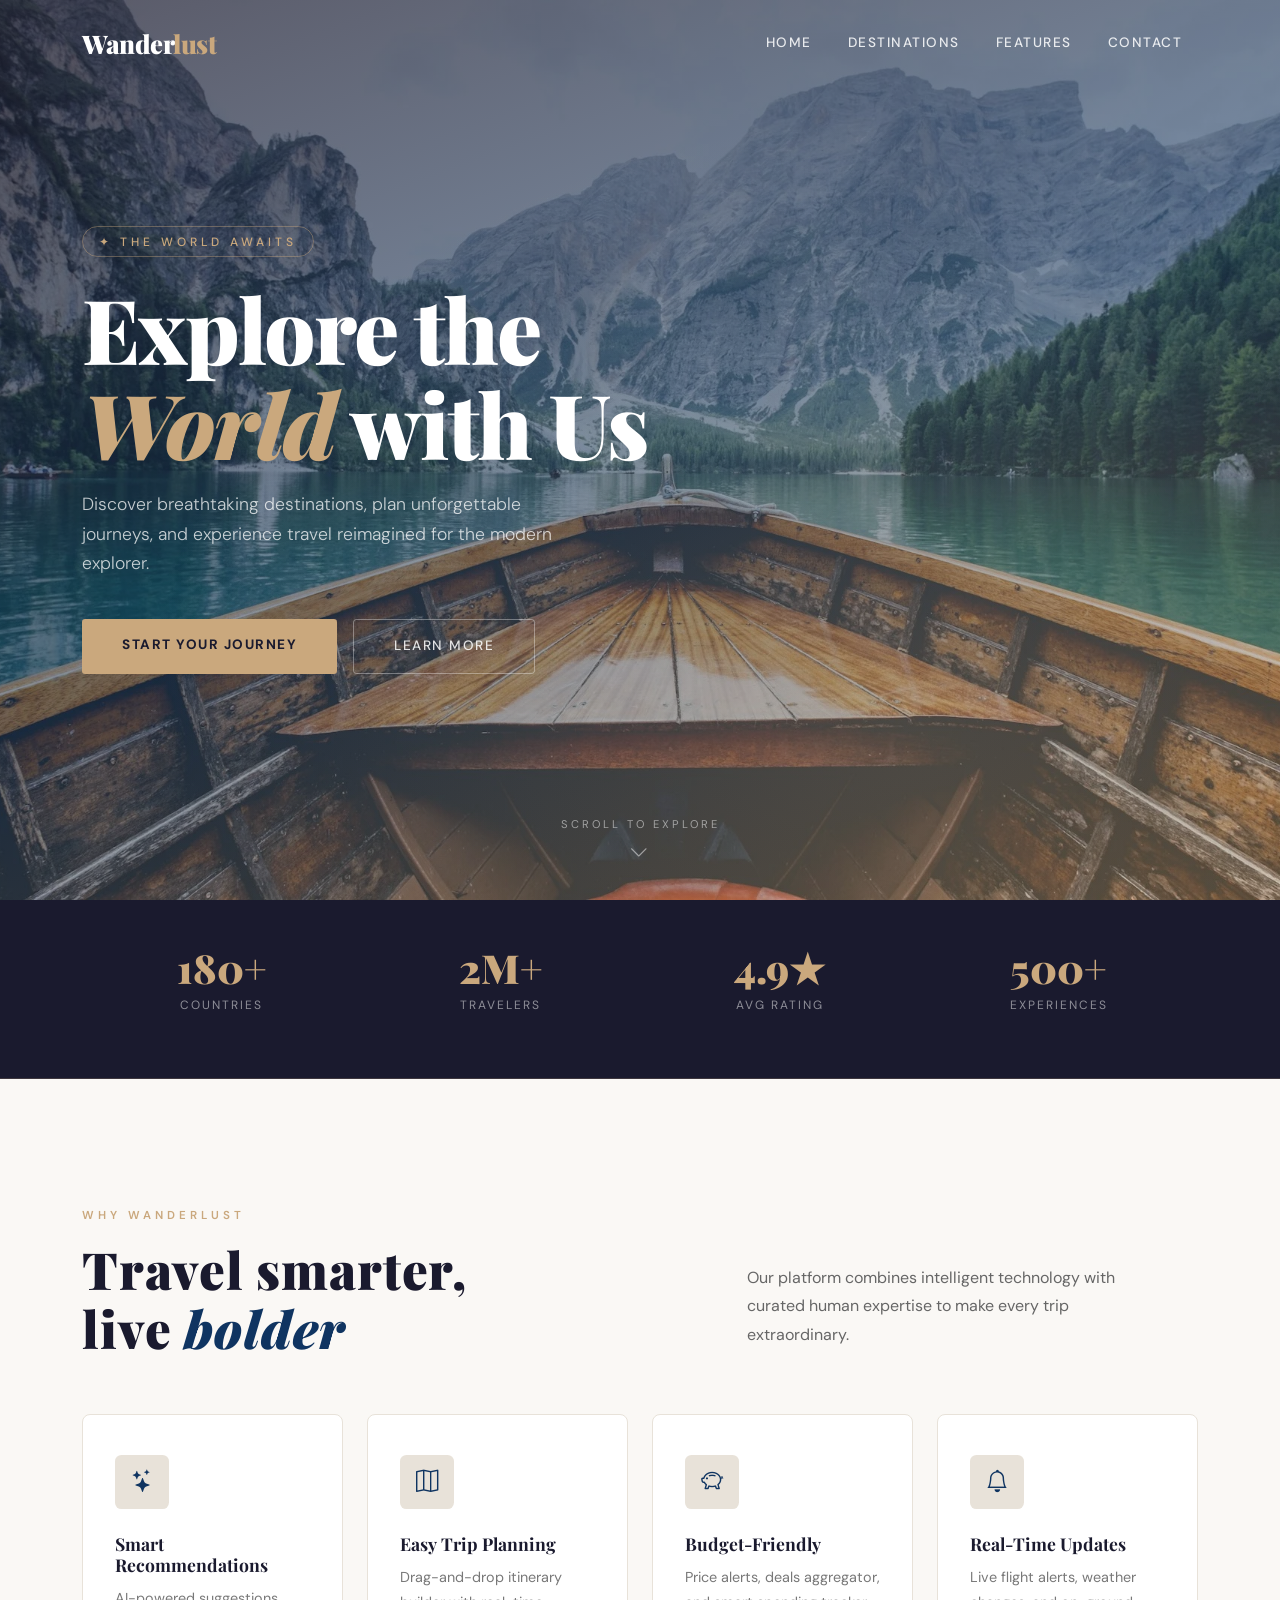
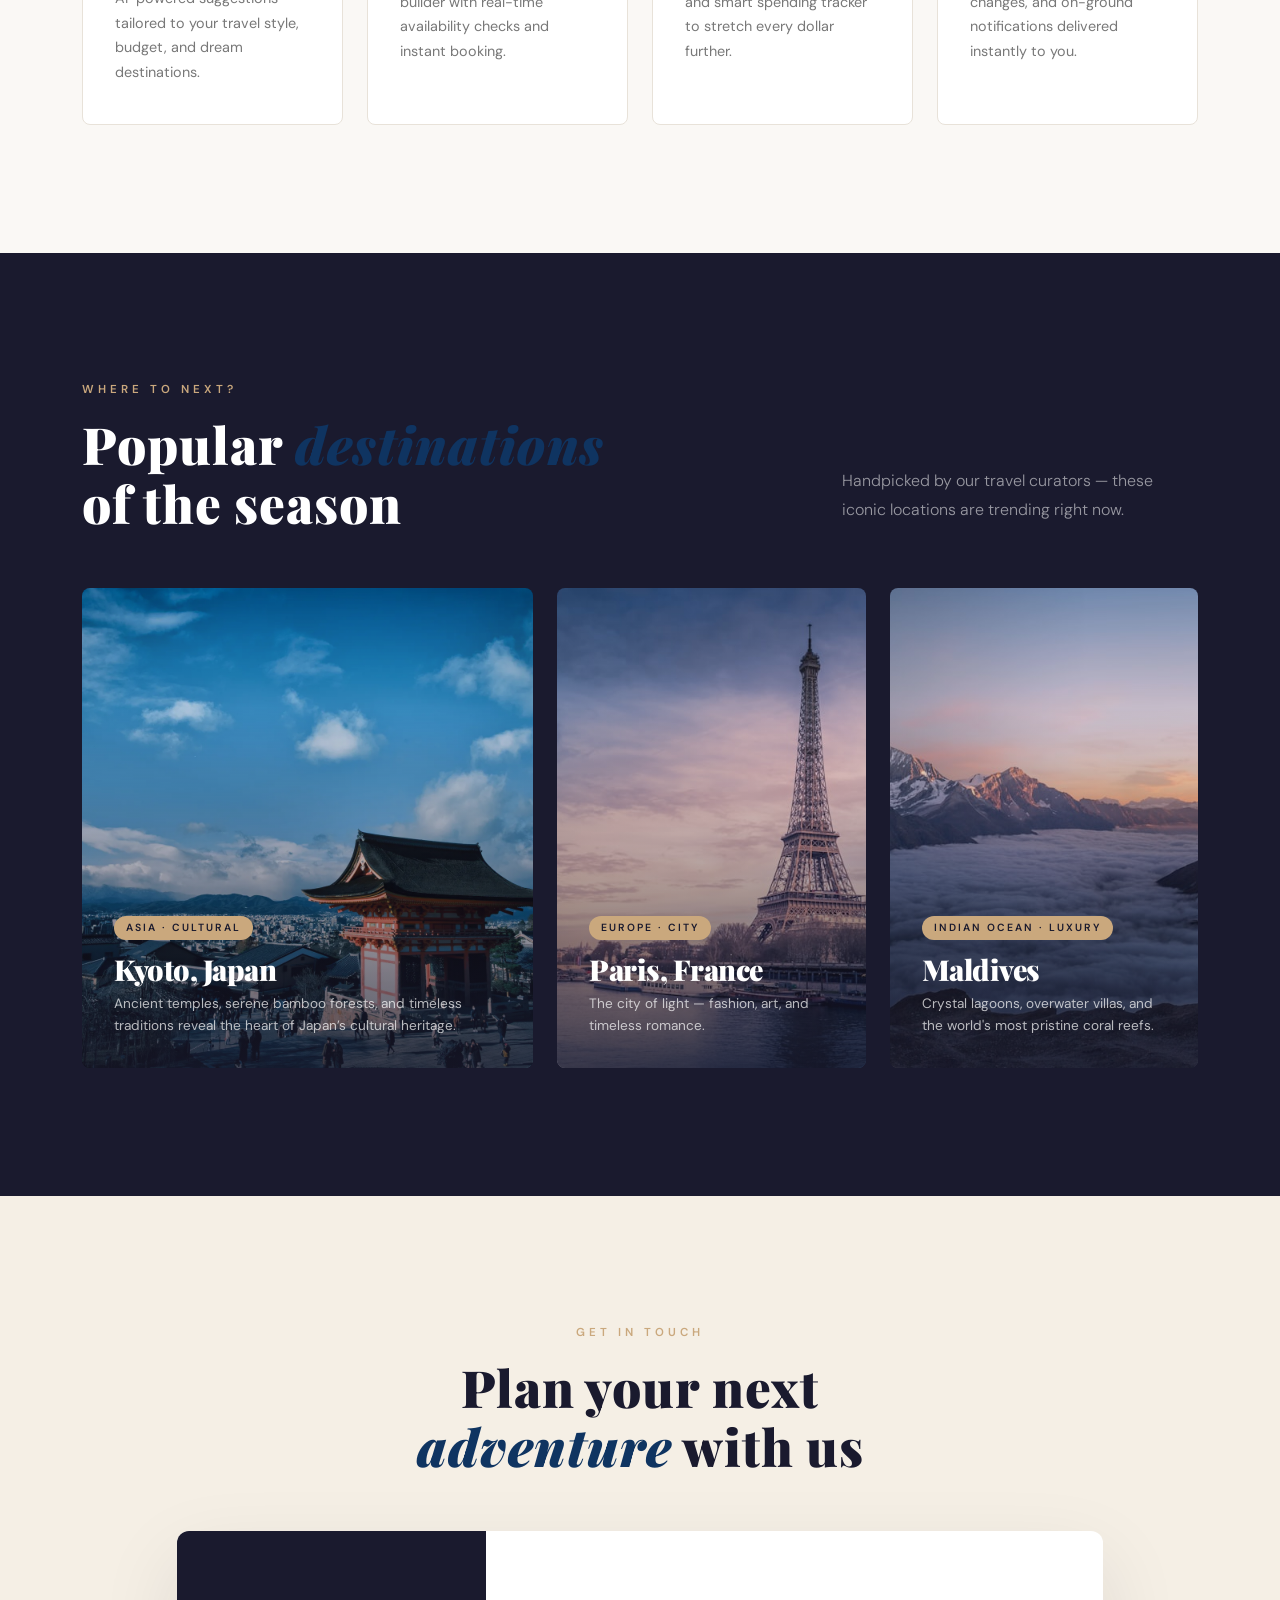
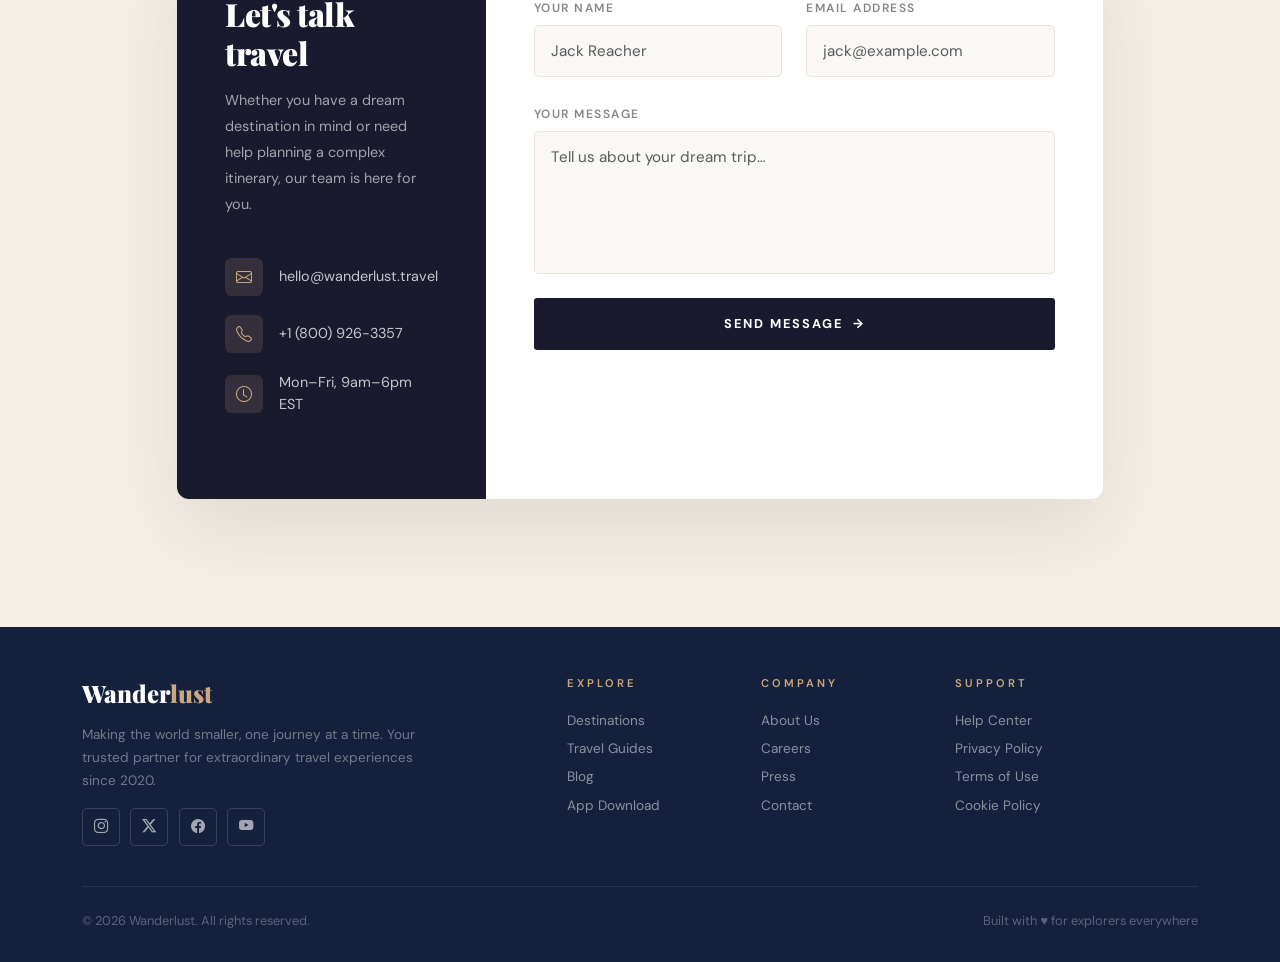
==== commit 643b5572: "kyoto page header completed hero in progress" ====
--- a/index.html
+++ b/index.html
@@ -18,7 +18,7 @@
       href="https://cdn.jsdelivr.net/npm/bootstrap-icons@1.11.3/font/bootstrap-icons.min.css"
       rel="stylesheet"
     />
-    <link rel="stylesheet" href="./css/styles.css" />
+    <link rel="stylesheet" href="./css/main.css" />
   </head>
   <body>
     <header>
--- a/css/main.css
+++ b/css/main.css
@@ -0,0 +1,761 @@
+:root {
+  --color-merino: hsl(36, 43%, 93%);
+  --color-fawn: hsl(34, 42%, 64%);
+  --color-mirage: hsl(240, 28%, 14%);
+  --color-dark: hsl(224, 48%, 16%);
+  --color-marine: hsl(213, 73%, 22%);
+  --color-watermelon: hsl(350, 79%, 59%);
+  --color-platinum: hsl(36, 25%, 88%);
+  --color-offwhite: hsl(36, 33%, 97%);
+  --color-white: hsl(0, 0%, 100%);
+  --color-white-85: hsla(0, 0%, 100%, 0.85);
+  --color-white-75: hsla(0, 0%, 100%, 0.75);
+
+  --bg-main: var(--color-offwhite);
+
+  --text-primary: var(--color-mirage);
+  --text-light: var(--color-white);
+
+  --accent: var(--color-fawn);
+}
+
+*,
+*::before,
+*::after {
+  box-sizing: border-box;
+  margin: 0;
+  padding: 0;
+}
+
+html {
+  scroll-behavior: smooth;
+}
+
+body {
+  font-family: "DM Sans", sans-serif;
+  background: var(--bg-main);
+  color: var(--text-primary);
+  overflow-x: hidden;
+}
+
+h1,
+h2,
+h3,
+h4 {
+  font-family: "Playfair Display", serif;
+}
+
+/* navbar styles start */
+
+#mainNav {
+  background: transparent;
+  position: fixed;
+  top: 0;
+  left: 0;
+  right: 0;
+  z-index: 1000;
+  transition:
+    background 0.4s ease,
+    box-shadow 0.4s ease;
+  padding: 1.2rem 0;
+}
+
+#mainNav.scrolled {
+  background: hsla(240, 28%, 14%, 0.96);
+  backdrop-filter: blur(12px);
+  box-shadow: 0 2px 30px hsla(0, 0%, 0%, 0.25);
+  padding: 0.7rem 0;
+}
+
+#mainNav .navbar-brand {
+  font-family: "Playfair Display";
+  font-weight: 900;
+  font-size: 1.6rem;
+  color: var(--text-light);
+  letter-spacing: -0.5px;
+}
+
+.navbar-brand span {
+  color: var(--accent);
+}
+
+#mainNav .nav-link {
+  color: var(--color-white-85);
+  font-size: 0.85rem;
+  font-weight: 500;
+  letter-spacing: 1.5px;
+  text-transform: uppercase;
+  padding: 0.4rem 1rem;
+  transition: color 0.2s;
+  position: relative;
+}
+
+.nav-link::after {
+  content: "";
+  position: absolute;
+  bottom: 0;
+  left: 1rem;
+  right: 1rem;
+  height: 1px;
+  background: var(--accent);
+  transform: scaleX(0);
+  transition: transform 0.25s ease;
+}
+
+#mainNav .nav-link:hover {
+  color: var(--text-light);
+}
+
+.nav-link:hover::after {
+  transform: scaleX(1);
+}
+
+.navbar-toggler {
+  border: 1px solid hsla(0, 0%, 100%, 0.3);
+  padding: 0.3rem 0.6rem;
+}
+
+.navbar-toggler-icon {
+  background-image: url("data:image/svg+xml,%3csvg xmlns='http://www.w3.org/2000/svg' viewBox='0 0 30 30'%3e%3cpath stroke='rgba%28255,255,255,0.85%29' stroke-linecap='round' stroke-miterlimit='10' stroke-width='2' d='M4 7h22M4 15h22M4 23h22'/%3e%3c/svg%3e");
+}
+
+/* navbar styles end */
+
+/* hero styles start */
+
+.hero {
+  min-height: 100vh;
+  background:
+    linear-gradient(
+      160deg,
+      hsla(240, 28%, 14%, 0.7) 0%,
+      hsla(213, 73%, 22%, 0.5) 50%,
+      hsla(34, 42%, 64%, 0.3) 100%
+    ),
+    url(../images/hero_img.webp);
+  background-position: center;
+  background-size: cover;
+  background-repeat: no-repeat;
+  background-attachment: fixed;
+  display: flex;
+  align-items: center;
+  position: relative;
+  overflow: hidden;
+}
+
+.hero::before {
+  content: "";
+  position: absolute;
+  inset: 0;
+  background: radial-gradient(
+    ellipse at 70% 80%,
+    rgba(201, 168, 124, 0.15) 0%,
+    transparent 60%
+  );
+  pointer-events: none;
+}
+
+.hero-tag {
+  display: inline-block;
+  font-size: 0.75rem;
+  font-weight: 500;
+  letter-spacing: 4px;
+  text-transform: uppercase;
+  color: var(--color-fawn);
+  border: 1px solid hsla(34, 42%, 64%, 0.4);
+  border-radius: 2rem;
+  padding: 0.35rem 1rem;
+  margin-bottom: 1.5rem;
+  animation: fadeUp 0.8s ease both;
+}
+
+.hero-title {
+  font-size: clamp(3rem, 7vw, 6rem);
+  font-weight: 900;
+  line-height: 1.05;
+  color: var(--text-light);
+  letter-spacing: -2px;
+  animation: fadeUp 0.8s 0.15s ease both;
+}
+
+.hero-title em {
+  font-style: italic;
+  color: var(--color-fawn);
+}
+
+.hero-subtitle {
+  font-size: 1.1rem;
+  color: var(--color-white-75);
+  font-weight: 300;
+  line-height: 1.7;
+  max-width: 480px;
+  margin-top: 1.25rem;
+  animation: fadeUp 0.8s 0.3s ease both;
+}
+
+.hero-cta {
+  margin-top: 2.5rem;
+  animation: fadeUp 0.8s 0.45s ease both;
+}
+
+.btn-primary-custom {
+  background: var(--color-fawn);
+  color: var(--color-mirage);
+  text-decoration: none;
+  text-transform: uppercase;
+  border: none;
+  font-weight: 700;
+  font-size: 0.85rem;
+  letter-spacing: 1.5px;
+  border-radius: 0.2rem;
+  padding: 1rem 2.5rem;
+  transition: all 0.3s ease;
+}
+
+.btn-primary-custom:hover {
+  background: var(--color-white);
+  transform: translateY(-2px);
+  box-shadow: 0 12px 40px hsla(0, 0%, 0%, 0.3);
+}
+
+.btn-outline-custom {
+  background: transparent;
+  color: hsla(0, 0%, 100%, 0.85);
+  border: 1px solid hsla(0, 0%, 100%, 0.35);
+  font-size: 0.85rem;
+  font-weight: 500;
+  letter-spacing: 1.5px;
+  border-radius: 0.2rem;
+  padding: 1rem 2.5rem;
+  text-decoration: none;
+  text-transform: uppercase;
+  transition: all 0.3s ease;
+}
+
+.btn-outline-custom:hover {
+  border-color: var(--color-fawn);
+  color: var(--color-fawn);
+}
+
+.hero-scroll {
+  position: absolute;
+  bottom: 2rem;
+  left: 50%;
+  color: hsla(0, 0%, 100%, 0.5);
+  text-transform: uppercase;
+  font-size: 0.7rem;
+  letter-spacing: 3px;
+  text-align: center;
+  transform: translateX(-50%);
+  animation: fadeUpCenter 0.8s 0.8s ease both;
+}
+
+.hero-scroll i {
+  display: block;
+  font-size: 1.2rem;
+  margin-top: 0.4rem;
+  animation: bounce 2s infinite;
+}
+
+/* hero styles end */
+
+/* stats bar styles start */
+
+.stats-bar {
+  background: var(--color-mirage);
+  padding: 2.5rem 0;
+  border-bottom: 1px solid hsla(34, 42%, 64%, 0.2);
+}
+
+.stat-item {
+  text-align: center;
+  padding: 0.5rem;
+}
+
+.stat-num {
+  color: var(--color-fawn);
+  font-size: 2.5rem;
+  font-weight: 900;
+  line-height: 1;
+}
+
+.stat-label {
+  font-size: 0.75rem;
+  letter-spacing: 2px;
+  text-transform: uppercase;
+  color: hsla(0, 0%, 100%, 0.5);
+  margin-top: 0.3rem;
+}
+
+/* stats bar styles end */
+
+/* features styles start */
+
+.features {
+  background: var(--color-offwhite);
+  padding: 8rem 0;
+  position: relative;
+}
+
+.section-label {
+  text-transform: uppercase;
+  font-size: 0.72rem;
+  font-weight: 600;
+  letter-spacing: 4px;
+  color: var(--color-fawn);
+  display: block;
+  margin-bottom: 1rem;
+}
+
+.section-title {
+  font-size: clamp(2.2rem, 4vw, 3.2rem);
+  font-weight: 900;
+  line-height: 1.15;
+  letter-spacing: 1px;
+  color: var(--text-primary);
+}
+
+.section-title em {
+  font-style: italic;
+  color: var(--color-marine);
+}
+
+.section-description {
+  font-size: 1rem;
+  color: hsl(0, 0%, 40%);
+  line-height: 1.8;
+  max-width: 420px;
+}
+
+.feature-card {
+  background: var(--color-white);
+  border: 1px solid var(--color-platinum);
+  border-radius: 0.5rem;
+  padding: 2.5rem 2rem;
+  transition: all 0.35s ease;
+  height: 100%;
+  position: relative;
+  overflow: hidden;
+}
+
+.feature-card::before {
+  content: "";
+  position: absolute;
+  left: 0;
+  top: 0;
+  width: 3px;
+  height: 0;
+  background: var(--color-fawn);
+  transition: height 0.35s ease;
+}
+
+.feature-card:hover {
+  transform: translateY(-6px);
+  box-shadow: 0 20px 60px hsla(240, 28%, 14%, 0.1);
+  border-color: transparent;
+}
+
+.feature-card:hover::before {
+  height: 100%;
+}
+
+.feature-icon {
+  width: 54px;
+  height: 54px;
+  background: var(--color-platinum);
+  border-radius: 0.4rem;
+  display: flex;
+  justify-content: center;
+  align-items: center;
+  font-size: 1.4rem;
+  color: var(--color-marine);
+  margin-bottom: 1.5rem;
+  transition: background 0.3s;
+}
+
+.feature-card:hover .feature-icon {
+  background: var(--color-mirage);
+  color: var(--color-fawn);
+}
+
+.feature-card h4 {
+  font-size: 1.1rem;
+  font-weight: 700;
+  margin-bottom: 0.7rem;
+  color: var(--color-mirage);
+}
+
+.feature-card p {
+  font-size: 0.9rem;
+  color: hsl(0, 0%, 47%);
+  line-height: 1.7;
+  margin: 0;
+}
+
+/* features styles end */
+
+/* destination styles start */
+
+.destinations {
+  padding: 8rem 0;
+  background: var(--color-mirage);
+  position: relative;
+}
+
+.destinations .section-title {
+  color: var(--text-light);
+}
+
+.destinations .section-description {
+  font-weight: 300;
+  color: hsla(0, 0%, 100%, 0.55);
+}
+
+.destination-card {
+  border-radius: 0.5rem;
+  overflow: hidden;
+  position: relative;
+  cursor: pointer;
+  height: 480px;
+}
+
+.destination-image {
+  width: 100%;
+  height: 100%;
+  object-fit: cover;
+  transition: transform 0.6s ease;
+}
+
+.destination-card:hover .destination-image {
+  transform: scale(1.07);
+}
+
+.destination-overlay {
+  position: absolute;
+  inset: 0;
+  background: linear-gradient(
+    to top,
+    rgba(26, 26, 46, 0.75) 0%,
+    rgba(26, 26, 46, 0.35) 40%,
+    rgba(255, 255, 255, 0.15) 75%,
+    transparent 100%
+  );
+  transition: opacity 0.3s;
+}
+
+.destination-info {
+  position: absolute;
+  bottom: 0;
+  left: 0;
+  right: 0;
+  padding: 2rem;
+}
+
+.destination-tag {
+  display: inline-block;
+  font-size: 0.65rem;
+  letter-spacing: 2px;
+  text-transform: uppercase;
+  background: var(--color-fawn);
+  color: var(--color-mirage);
+  font-weight: 600;
+  padding: 0.25rem 0.75rem;
+  border-radius: 1rem;
+  margin-bottom: 0.75rem;
+}
+
+.destination-info h3 {
+  font-size: 1.8rem;
+  font-weight: 900;
+  color: var(--color-white);
+  margin-bottom: 0.4rem;
+  letter-spacing: -0.5px;
+}
+
+.destination-info p {
+  font-size: 0.85rem;
+  color: hsla(0, 0%, 100%, 0.7);
+  margin: 0;
+  line-height: 1.6;
+}
+
+.destination-arrow {
+  position: absolute;
+  top: 1.5rem;
+  right: 1.5rem;
+  width: 40px;
+  height: 40px;
+  border-radius: 50%;
+  display: flex;
+  align-items: center;
+  justify-content: center;
+  color: var(--color-white);
+  backdrop-filter: blur(6px);
+  opacity: 0;
+  transform: translateY(-8px);
+  transition: all 0.3s ease;
+}
+
+.destination-card:hover .destination-arrow {
+  opacity: 1;
+  transform: translateY(0);
+}
+
+/* destination styles end */
+
+/* contact styles start */
+
+.contact {
+  padding: 8rem 0;
+  background: var(--color-merino);
+  position: relative;
+}
+
+.contact-wrapper {
+  background: var(--color-white);
+  border-radius: 0.75rem;
+  overflow: hidden;
+  box-shadow: 0 30px 80px hsla(240, 28%, 14%, 0.1);
+}
+
+.contact-details {
+  background: var(--color-mirage);
+  padding: 4rem 3rem;
+  height: 100%;
+  display: flex;
+  flex-direction: column;
+  justify-content: center;
+}
+
+.contact-details h3 {
+  font-size: 2rem;
+  font-weight: 900;
+  color: var(--text-light);
+  letter-spacing: -0.5px;
+  margin-bottom: 1rem;
+}
+
+.contact-details p {
+  color: hsla(0, 0%, 100%, 0.6);
+  font-size: 0.9rem;
+  line-height: 1.8;
+  margin-bottom: 2.5rem;
+}
+
+.contact-info-item {
+  display: flex;
+  align-items: center;
+  gap: 1rem;
+  margin-bottom: 1.2rem;
+  color: var(--color-white-75);
+  font-size: 0.9rem;
+}
+
+.contact-info-item i {
+  width: 38px;
+  height: 38px;
+  background: hsla(34, 42%, 64%, 0.15);
+  border-radius: 0.4rem;
+  color: var(--color-fawn);
+  display: flex;
+  justify-content: center;
+  align-items: center;
+  font-size: 1rem;
+  flex-shrink: 0;
+}
+
+.contact-form-area {
+  padding: 4rem 3rem;
+}
+
+.form-label {
+  font-size: 0.75rem;
+  font-weight: 600;
+  letter-spacing: 1.5px;
+  text-transform: uppercase;
+  color: hsl(0, 0%, 53%);
+  margin-bottom: 0.5rem;
+}
+
+.form-control {
+  border: 1px solid var(--color-platinum);
+  border-radius: 0.3rem;
+  padding: 0.85rem 1rem;
+  font-size: 0.95rem;
+  font-family: "DM Sans", sans-serif;
+  color: var(--color-mirage);
+  background: var(--color-offwhite);
+  transition:
+    border-color 0.2s,
+    box-shadow 0.2s;
+}
+
+.form-control:focus {
+  border-color: var(--color-fawn);
+  box-shadow: 0 0 0 3px hsla(34, 42%, 64%, 0.15);
+  background: var(--color-white);
+  outline: none;
+}
+
+textarea.form-control {
+  resize: none;
+}
+
+.btn-submit {
+  background: var(--color-mirage);
+  color: var(--color-white);
+  border: none;
+  font-weight: 700;
+  font-size: 0.8rem;
+  letter-spacing: 2px;
+  text-transform: uppercase;
+  padding: 1rem 2.5rem;
+  border-radius: 0.2rem;
+  cursor: pointer;
+  transition: all 0.3s;
+  width: 100%;
+}
+
+.btn-submit:hover {
+  background: var(--color-fawn);
+  color: var(--color-mirage);
+  transform: translateY(-2px);
+  box-shadow: 0 10px 30px hsla(240, 28%, 14%, 0.2);
+}
+
+/* contact styles end */
+
+/* footer styles start */
+
+footer {
+  background: var(--color-dark);
+  padding: 3rem 0 2rem;
+}
+
+.footer-brand {
+  font-family: "Playfair Display", serif;
+  font-size: 1.5rem;
+  font-weight: 900;
+  color: var(--color-white);
+}
+
+.footer-brand span {
+  color: var(--color-fawn);
+}
+
+.footer-text {
+  font-size: 0.85rem;
+  color: hsla(0, 0%, 100%, 0.4);
+  line-height: 1.7;
+  margin-top: 0.75rem;
+}
+
+.footer-link {
+  display: block;
+  font-size: 0.85rem;
+  color: hsla(0, 0%, 100%, 0.5);
+  text-decoration: none;
+  margin-bottom: 0.5rem;
+  transition: color 0.2s;
+}
+
+.footer-link:hover {
+  color: var(--color-fawn);
+}
+
+.footer-heading {
+  font-size: 0.7rem;
+  letter-spacing: 3px;
+  text-transform: uppercase;
+  color: var(--color-fawn);
+  margin-bottom: 1.2rem;
+  font-weight: 600;
+}
+
+.social-link {
+  width: 38px;
+  height: 38px;
+  border: 1px solid hsla(0, 0%, 100%, 0.15);
+  border-radius: 0.3rem;
+  display: inline-flex;
+  align-items: center;
+  justify-content: center;
+  color: hsla(0, 0%, 100%, 0.6);
+  text-decoration: none;
+  font-size: 0.9rem;
+  transition: all 0.2s;
+  margin-right: 0.4rem;
+}
+
+.social-link:hover {
+  background: var(--color-fawn);
+  border-color: var(--color-fawn);
+  color: var(--color-mirage);
+}
+
+.footer-bottom {
+  border-top: 1px solid hsla(0, 0%, 100%, 0.08);
+  margin-top: 2.5rem;
+  padding-top: 1.5rem;
+  font-size: 0.8rem;
+  color: hsla(0, 0%, 100%, 0.3);
+}
+
+/* footer styles end */
+
+/* ANIMATIONS */
+
+@keyframes fadeUp {
+  from {
+    opacity: 0;
+    transform: translateY(24px);
+  }
+  to {
+    opacity: 1;
+    transform: translateY(0);
+  }
+}
+
+@keyframes fadeUpCenter {
+  from {
+    opacity: 0;
+    transform: translateX(-50%) translateY(24px);
+  }
+  to {
+    opacity: 1;
+    transform: translateX(-50%) translateY(0);
+  }
+}
+
+@keyframes bounce {
+  0%,
+  100% {
+    transform: translateY(0);
+  }
+  50% {
+    transform: translateY(6px);
+  }
+}
+
+@keyframes pulse {
+  0%,
+  100% {
+    opacity: 0.5;
+  }
+  50% {
+    opacity: 1;
+  }
+}
+
+.reveal {
+  opacity: 0;
+  transform: translateY(30px);
+  transition:
+    opacity 0.7s ease,
+    transform 0.7s ease;
+}
+
+.reveal.visible {
+  opacity: 1;
+  transform: none;
+}
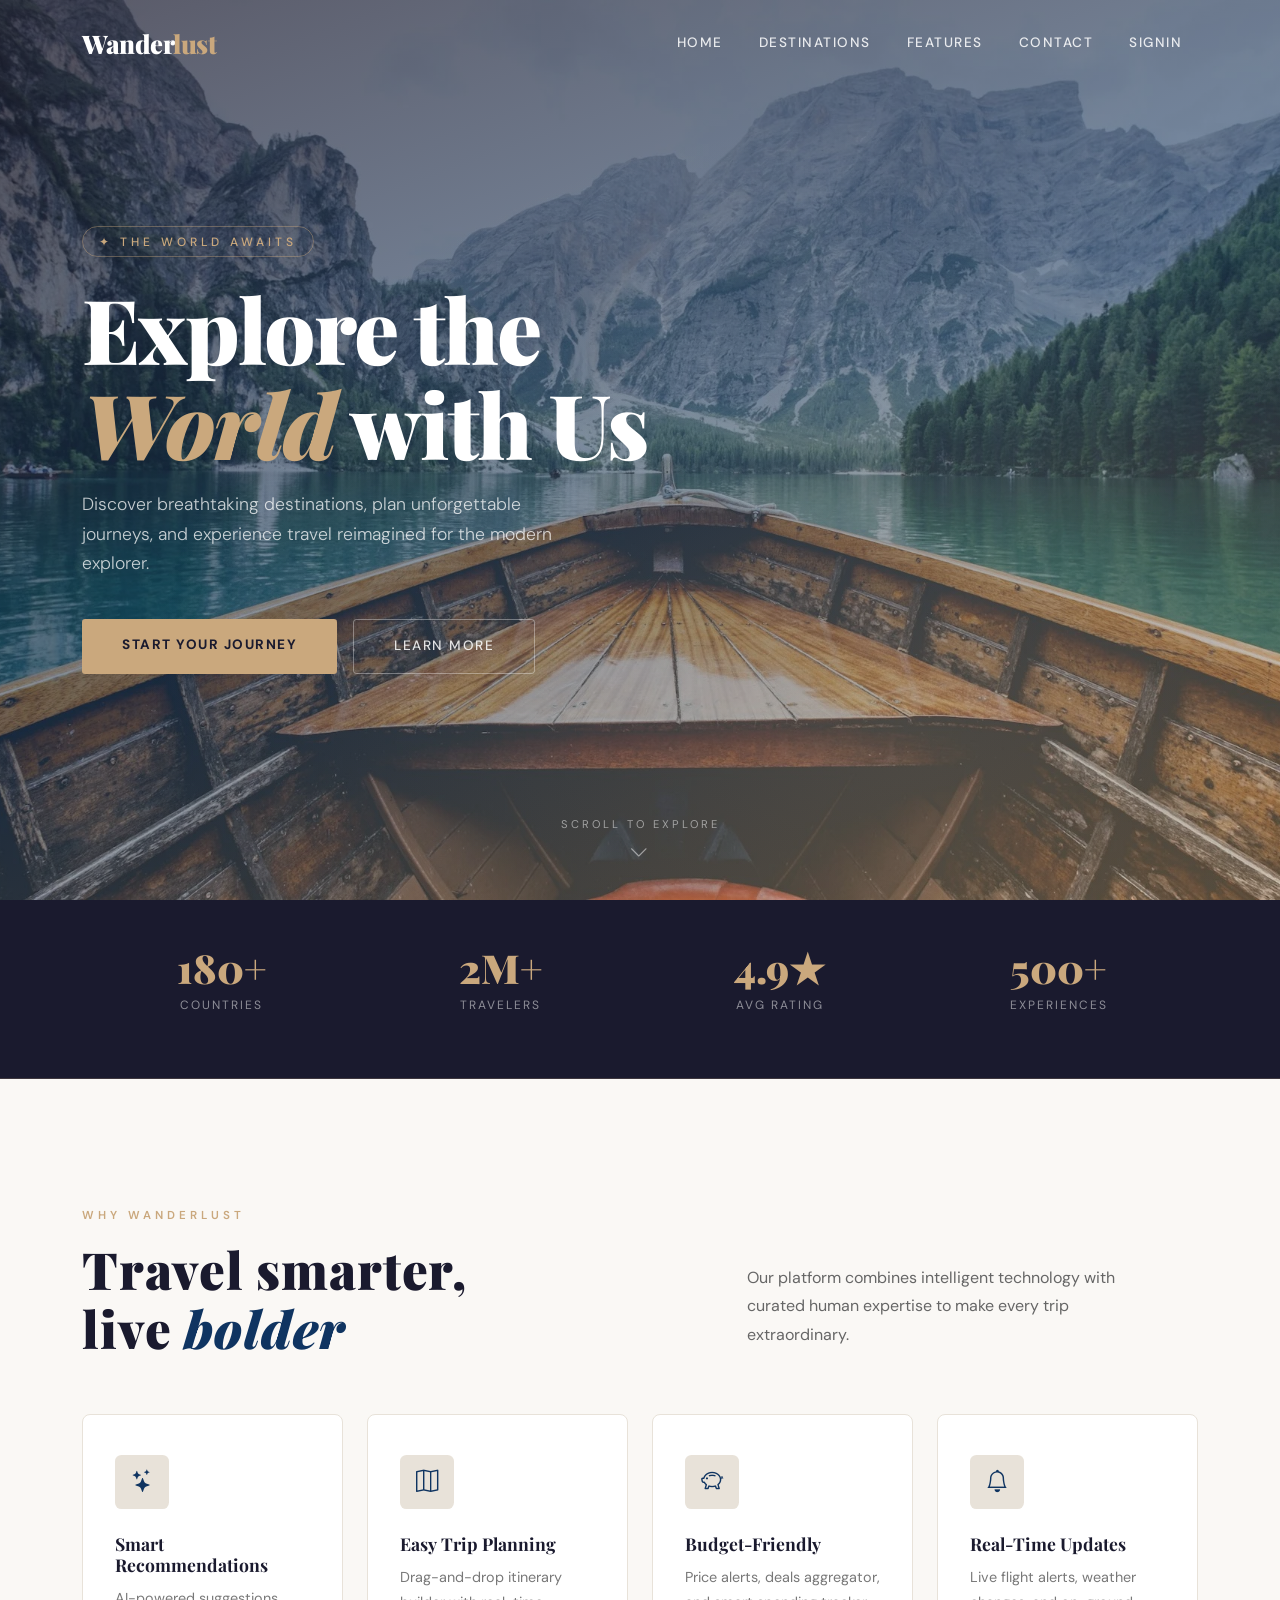
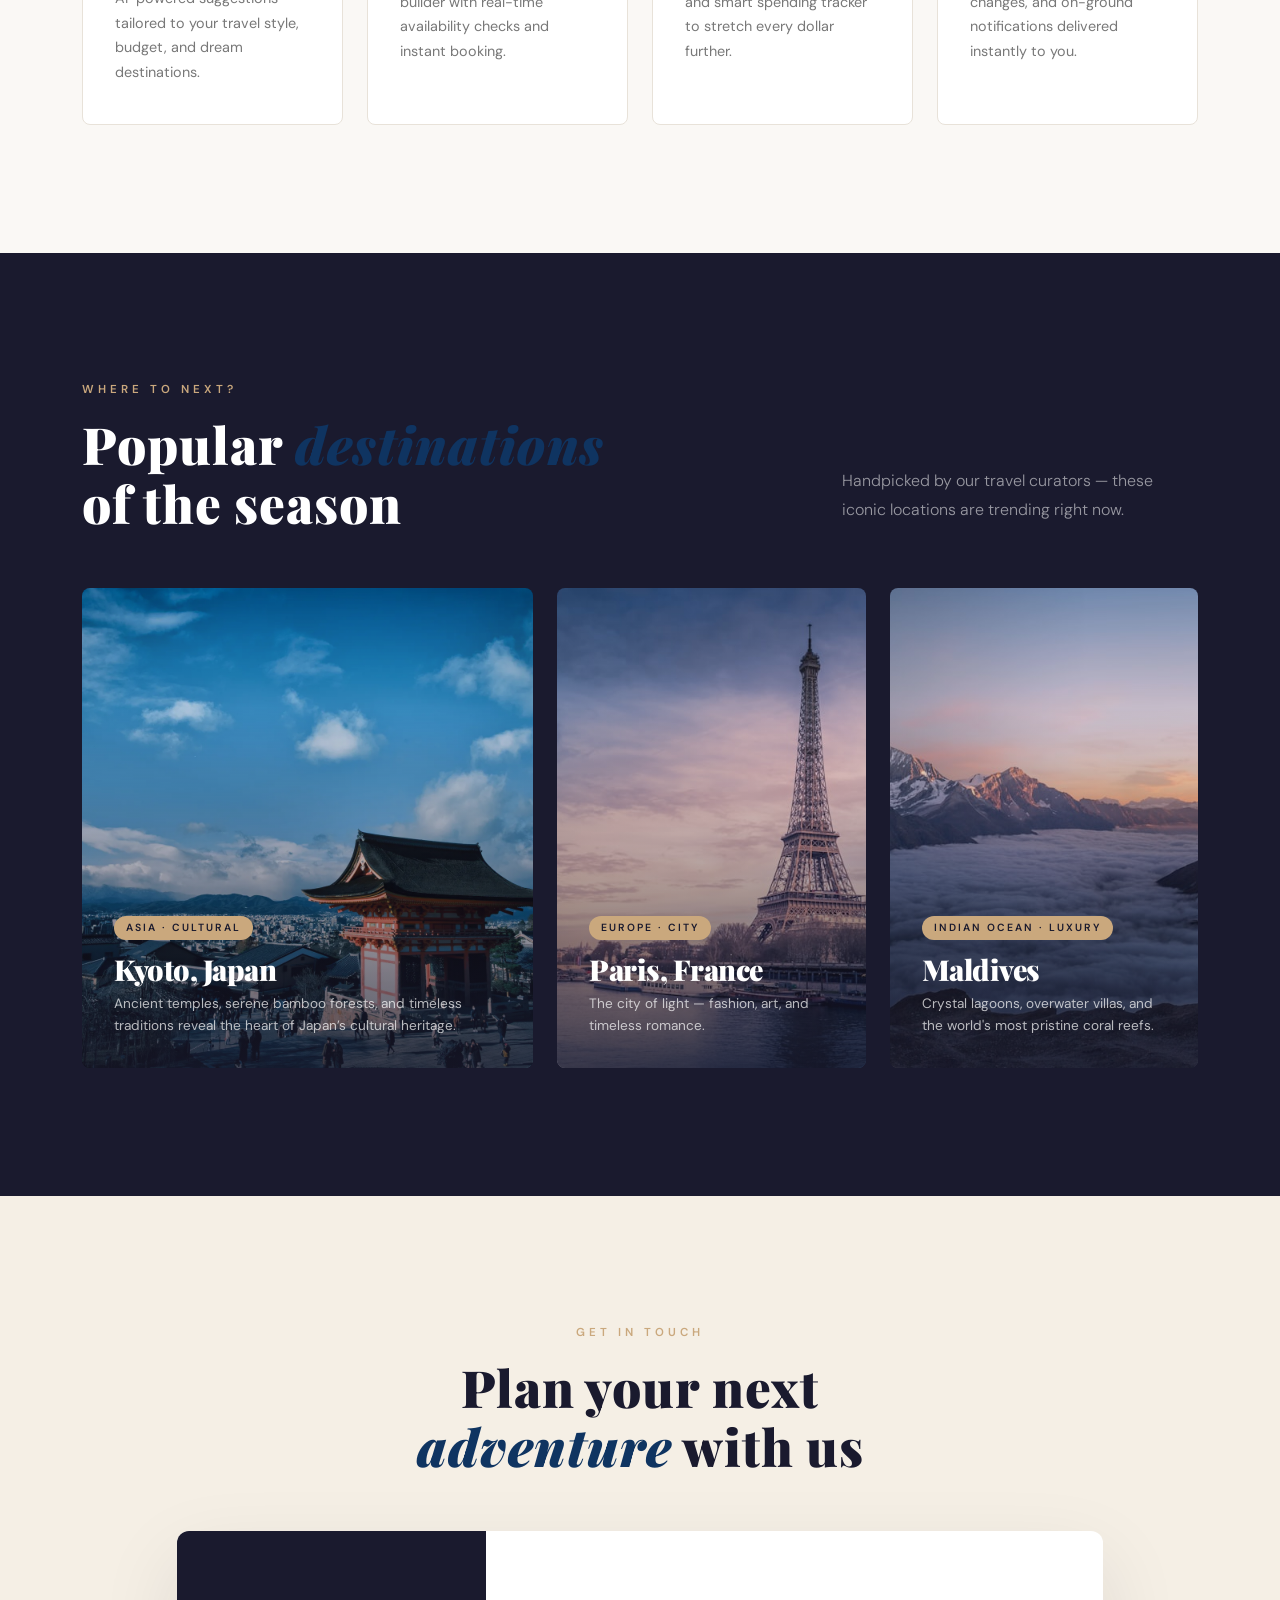
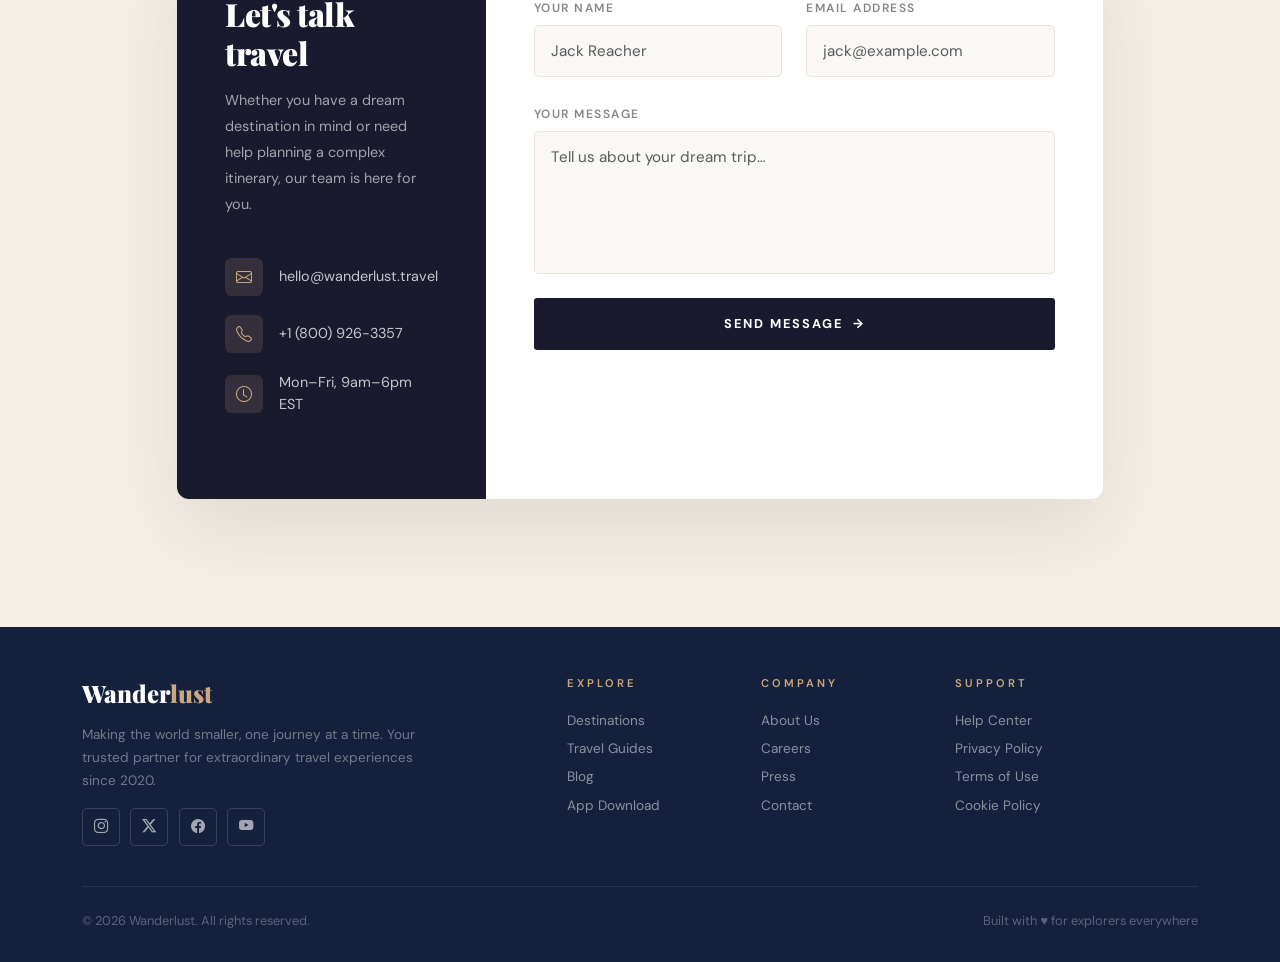
==== commit 0900dd68: "signup and signin implemented" ====
--- a/index.html
+++ b/index.html
@@ -55,6 +55,9 @@
               <li class="nav-item">
                 <a class="nav-link" href="#contact">Contact</a>
               </li>
+              <li class="nav-item">
+                <a class="nav-link" href="./signin.html">Signin</a>
+              </li>
             </ul>
           </div>
         </div>
@@ -236,7 +239,7 @@
                   </p>
                 </div>
                 <div class="destination-arrow">
-                  <i class="bi bi-arrow-up-right"></i>
+                  <a href="./kyoto.html" target="_blank"><i class="bi bi-arrow-up-right"></i></a>
                 </div>
               </div>
             </div>
@@ -259,7 +262,7 @@
                       </p>
                     </div>
                     <div class="destination-arrow">
-                      <i class="bi bi-arrow-up-right"></i>
+                      <a href="./kyoto.html"><i class="bi bi-arrow-up-right"></i></a>
                     </div>
                   </div>
                 </div>
@@ -280,7 +283,7 @@
                       </p>
                     </div>
                     <div class="destination-arrow">
-                      <i class="bi bi-arrow-up-right"></i>
+                      <a href="./kyoto.html"><i class="bi bi-arrow-up-right"></i></a>
                     </div>
                   </div>
                 </div>
@@ -364,6 +367,7 @@
                               placeholder="jack@example.com"
                               required
                             />
+                            
                           </div>
                           <div class="col-12">
                             <label class="form-label" for="message"
--- a/css/main.css
+++ b/css/main.css
@@ -496,6 +496,11 @@
   transition: all 0.3s ease;
 }
 
+.destination-arrow a{
+  color: var(--color-white);
+  text-decoration: none;
+}
+
 .destination-card:hover .destination-arrow {
   opacity: 1;
   transform: translateY(0);
